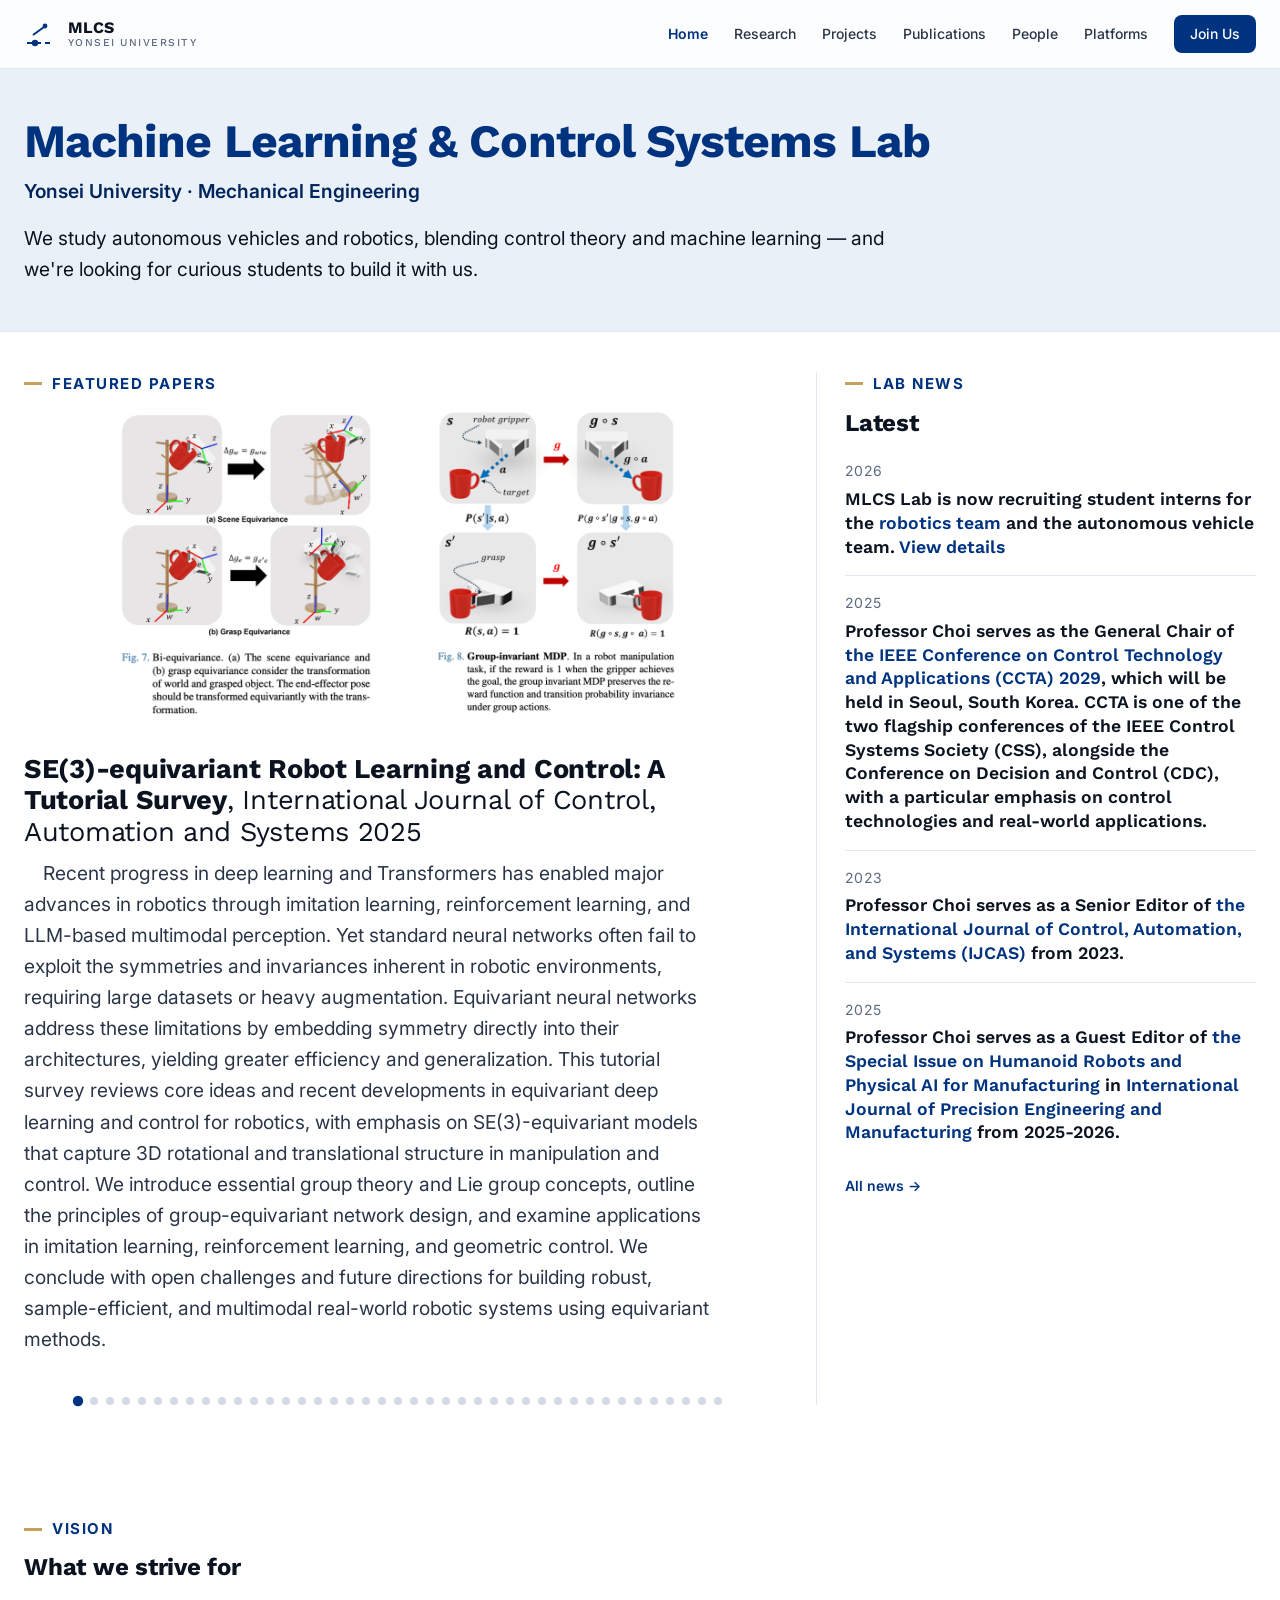
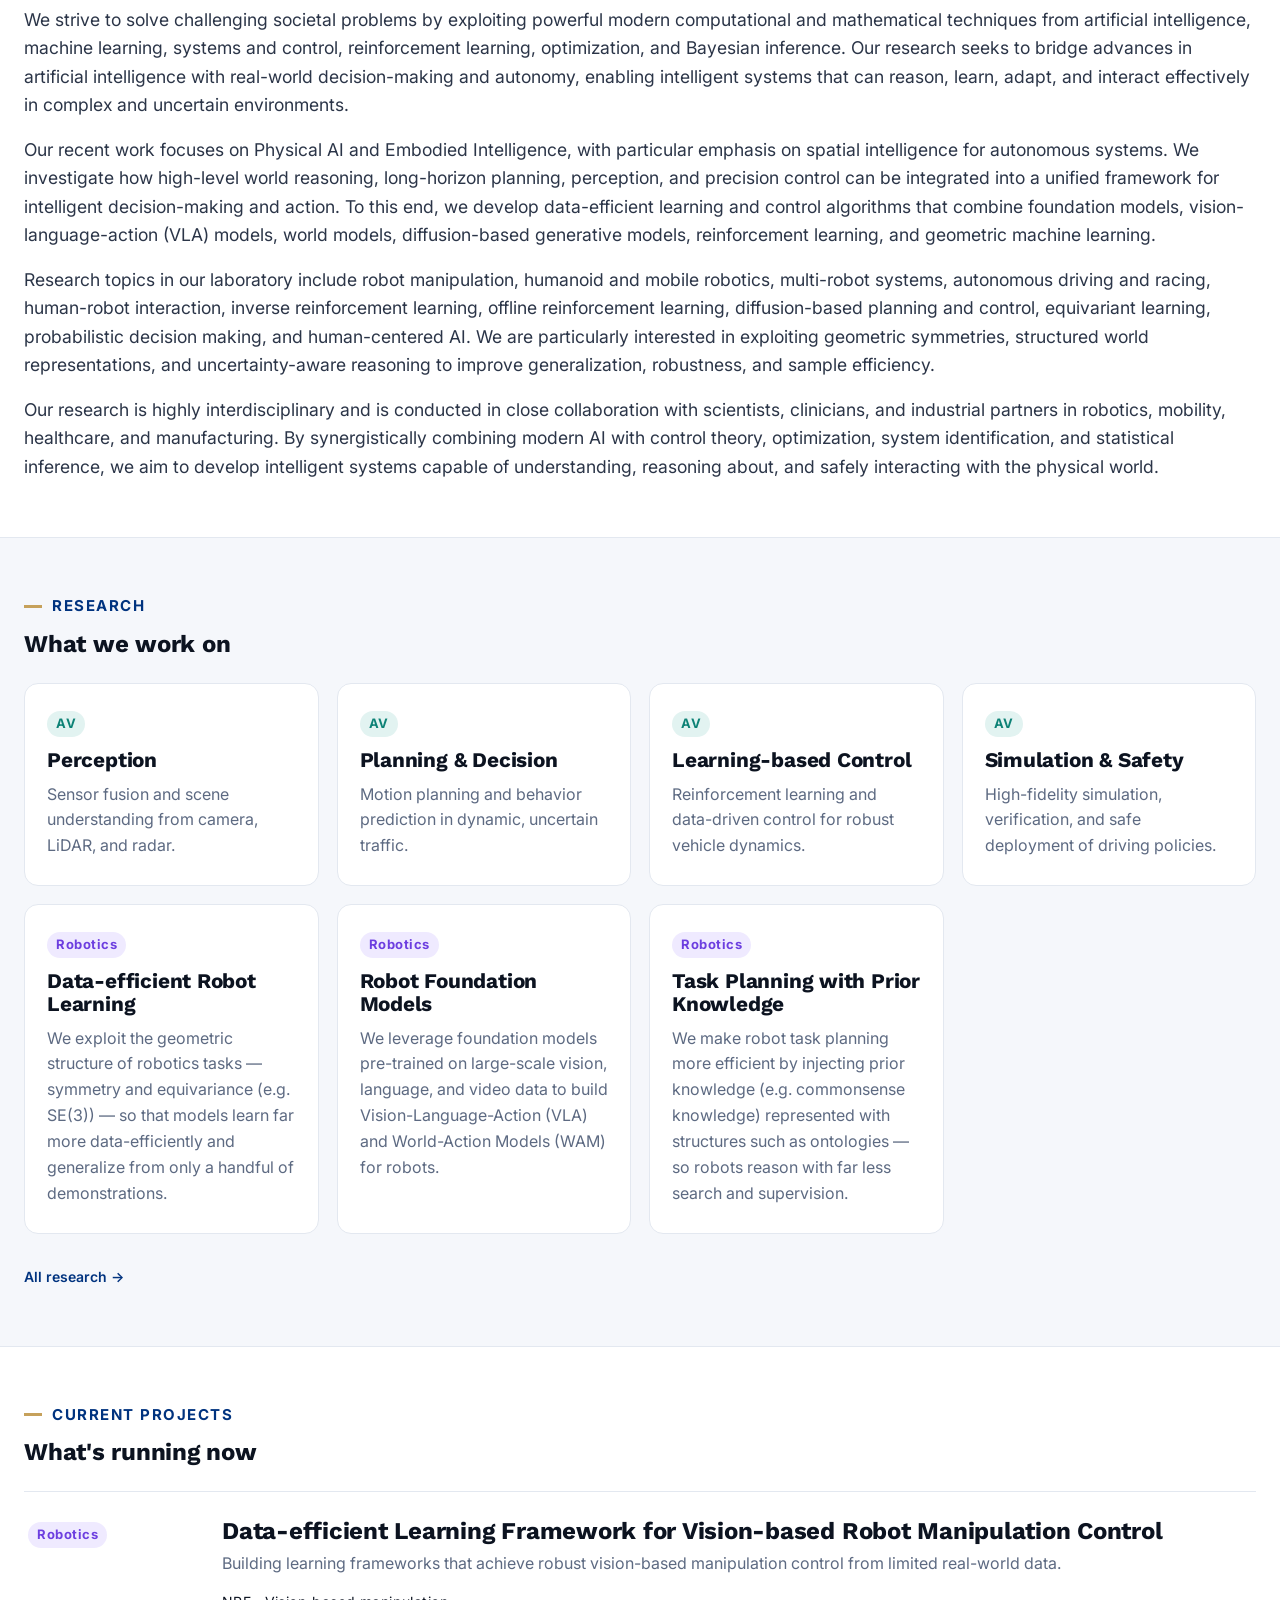
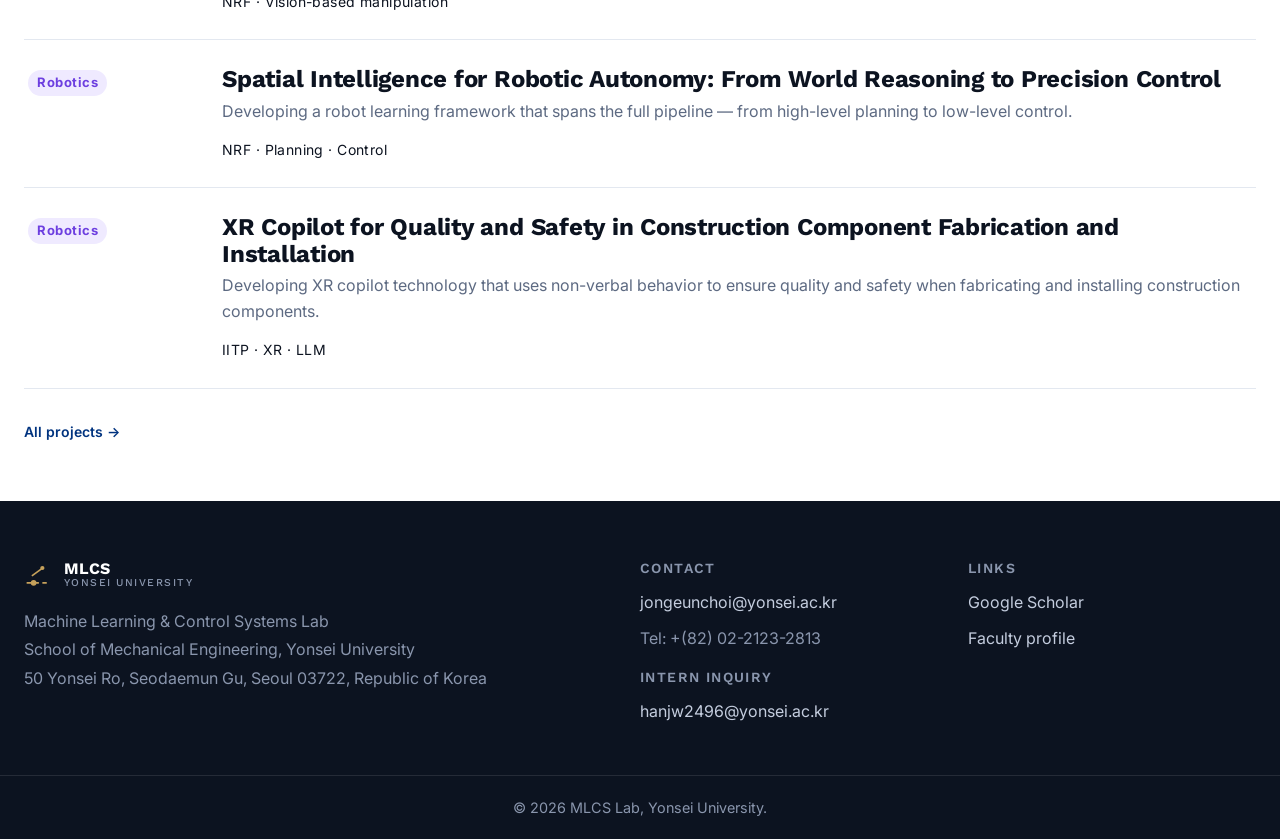
==== index.html @ 8be3a1a5 "initial site" ====
<!DOCTYPE html>
<html lang="en">
<head>
  <meta charset="UTF-8" />
  <meta name="viewport" content="width=device-width, initial-scale=1.0" />
  <title>MLCS — Machine Learning &amp; Control Systems Lab, Yonsei University</title>
  <meta name="description" content="Machine Learning & Control Systems (MLCS) Lab, Yonsei University — autonomous vehicle and robotics research. Internship opportunities for students." />
  <link rel="preconnect" href="https://fonts.googleapis.com" />
  <link rel="preconnect" href="https://fonts.gstatic.com" crossorigin />
  <link href="https://fonts.googleapis.com/css2?family=Inter:wght@400;500;600;700&family=Work+Sans:wght@500;600;700;800&display=swap" rel="stylesheet" />
  <link rel="stylesheet" href="/css/style.css" />
</head>
<body>

  <header class="nav" id="nav"></header>

  <!-- TOP BANNER: full-width lab identity band -->
  <section class="banner">
    <div class="banner__inner">
      <h1>Machine Learning &amp; Control Systems Lab</h1>
      <p class="banner__sub">Yonsei University · Mechanical Engineering</p>
      <p class="banner__desc">We study autonomous vehicles and robotics, blending control theory and machine learning — and we're looking for curious students to build it with us.</p>
    </div>
  </section>

  <main>

    <!-- LEAD: featured papers carousel + latest news -->
    <section class="band">
      <div class="band__inner">
        <div class="lead">
          <div class="carousel" id="featured">
            <p class="label">Featured papers</p>
            <div class="carousel__viewport">
              <!-- Filled by /js/main.js: papers flagged data-home in /publications/ -->
              <div class="carousel__track" id="featured-track"></div>
              <button class="carousel__arrow carousel__arrow--prev" aria-label="Previous">&lsaquo;</button>
              <button class="carousel__arrow carousel__arrow--next" aria-label="Next">&rsaquo;</button>
            </div>
            <div class="carousel__dots"></div>
          </div>

          <aside class="news">
            <p class="label">Lab News</p>
            <h2>Latest</h2>
            <!-- Filled by /js/main.js from the NEWS data in /js/news.js (latest 4) -->
            <div id="news-latest"></div>
            <a class="news__more" href="/news/">All news &rarr;</a>
          </aside>
        </div>
      </div>
    </section>

    <!-- VISION -->
    <section class="band">
      <div class="band__inner">
        <div class="band__head"><p class="label">Vision</p><h2 style="margin-top:12px">What we strive for</h2></div>
        <div class="vision">
          <p>We strive to solve challenging societal problems by exploiting powerful modern computational and mathematical techniques from artificial intelligence, machine learning, systems and control, reinforcement learning, optimization, and Bayesian inference. Our research seeks to bridge advances in artificial intelligence with real-world decision-making and autonomy, enabling intelligent systems that can reason, learn, adapt, and interact effectively in complex and uncertain environments.</p>
          <p>Our recent work focuses on Physical AI and Embodied Intelligence, with particular emphasis on spatial intelligence for autonomous systems. We investigate how high-level world reasoning, long-horizon planning, perception, and precision control can be integrated into a unified framework for intelligent decision-making and action. To this end, we develop data-efficient learning and control algorithms that combine foundation models, vision-language-action (VLA) models, world models, diffusion-based generative models, reinforcement learning, and geometric machine learning.</p>
          <p>Research topics in our laboratory include robot manipulation, humanoid and mobile robotics, multi-robot systems, autonomous driving and racing, human-robot interaction, inverse reinforcement learning, offline reinforcement learning, diffusion-based planning and control, equivariant learning, probabilistic decision making, and human-centered AI. We are particularly interested in exploiting geometric symmetries, structured world representations, and uncertainty-aware reasoning to improve generalization, robustness, and sample efficiency.</p>
          <p>Our research is highly interdisciplinary and is conducted in close collaboration with scientists, clinicians, and industrial partners in robotics, mobility, healthcare, and manufacturing. By synergistically combining modern AI with control theory, optimization, system identification, and statistical inference, we aim to develop intelligent systems capable of understanding, reasoning about, and safely interacting with the physical world.</p>
        </div>
      </div>
    </section>

    <!-- RESEARCH -->
    <section class="band band--alt">
      <div class="band__inner">
        <div class="band__head"><p class="label">Research</p><h2 style="margin-top:12px">What we work on</h2></div>
        <!-- Filled by /js/research.js -->
        <div class="cards" id="home-research"></div>
        <p class="pubs__more"><a href="/research/">All research &rarr;</a></p>
      </div>
    </section>

    <!-- PROJECTS -->
    <section class="band">
      <div class="band__inner">
        <div class="band__head"><p class="label">Current projects</p><h2 style="margin-top:12px">What's running now</h2></div>
        <!-- Filled by /js/projects.js (ongoing projects) -->
        <div class="projects" id="home-projects"></div>
        <p class="pubs__more"><a href="/projects/">All projects &rarr;</a></p>
      </div>
    </section>

  </main>

  <footer class="footer" id="contact"></footer>

  <script src="/js/news.js"></script>
  <script src="/js/featured.js"></script>
  <script src="/js/projects.js"></script>
  <script src="/js/research.js"></script>
  <script src="/js/main.js"></script>
</body>
</html>
---- css/style.css ----
/* ============================================================
   MLCS Autonomous Vehicle — light editorial theme
   Yonsei navy + gold · Work Sans (display) / Inter (body)
   ============================================================ */
:root {
  --paper: #ffffff;
  --paper-2: #f5f7fb;     /* cards / hover fills */
  --ink: #0c1320;         /* display + headings */
  --ink-soft: #2b3548;    /* body text */
  --muted: #5d6a82;       /* captions */
  --line: #e3e8f0;        /* hairlines */
  --line-2: #d3dae6;
  --signal: #00337f;      /* primary accent — Yonsei navy */
  --signal-deep: #00255c;
  --signal-wash: #eaf0f7;
  --link: #1f6cc7;        /* brighter blue (PANTONE 660C) for inline links/icons */

  /* ---- type scale: change a size here and it updates everywhere ---- */
  --fs-display: clamp(2.1rem, 4.6vw, 3.4rem); /* page hero (h1) */
  --fs-section: clamp(1.9rem, 4.2vw, 2.7rem);   /* home section titles */
  --fs-title:   clamp(1.5rem, 3.1vw, 2rem);     /* page section / group titles */
  --fs-xl:   1.7rem;    /* prominent card title (e.g. person name) */
  --fs-lg:   1.5rem;    /* card / row title */
  --fs-md:   1.3rem;   /* small heading */
  --fs-lead: 1.2rem;   /* lead / large body */
  --fs-base: 1.1rem;      /* body */
  --fs-sm:   1rem;   /* small body, meta */
  --fs-xs:   0.9rem;   /* fine print */
  --fs-label: 14px;     /* eyebrows, field labels */
  --fs-micro: 13px;     /* tags */
  --lane: #c6a15b;;        /* gold */

  --maxw: 1280px;
  --gut: 24px;
  --display: "Work Sans", system-ui, sans-serif;
  --body: "Inter", system-ui, sans-serif;
}

* { box-sizing: border-box; margin: 0; padding: 0; }
html { scroll-behavior: smooth; scroll-padding-top: 80px; }
body {
  font-family: var(--body);
  background: var(--paper);
  color: var(--ink-soft);
  line-height: 1.62;
  -webkit-font-smoothing: antialiased;
}
a { color: inherit; text-decoration: none; }
h1, h2, h3, h4 { font-family: var(--display); color: var(--ink); letter-spacing: -0.01em; line-height: 1.1; }
:focus-visible { outline: 2px solid var(--signal); outline-offset: 3px; border-radius: 2px; }

/* ---- shared: section eyebrow (uppercase label + gold tick) ---- */
.eyebrow {
  font-family: var(--body); font-size: 15px; font-weight: 700;
  letter-spacing: 0.1em; color: var(--signal); text-transform: uppercase;
  display: flex; align-items: center; gap: 10px;
}
.eyebrow::before { content: ""; width: 18px; height: 3px; background: var(--lane); }

/* ===== NAV ===== */
.nav {
  position: fixed; inset: 0 0 auto 0; z-index: 100;
  background: rgba(255, 255, 255, 0.82); backdrop-filter: blur(12px);
  border-bottom: 1px solid var(--line);
}
.nav__inner {
  max-width: var(--maxw); margin: 0 auto; padding: 0 var(--gut);
  height: 68px; display: flex; align-items: center; justify-content: space-between;
}
.brand { display: flex; align-items: center; gap: 12px; }
.brand__mark { display: grid; place-items: center; color: var(--signal); }
.brand__text { font-family: var(--display); font-weight: 700; font-size: 16px; color: var(--ink); line-height: 1.05; }
.brand__text em { display: block; font-style: normal; font-weight: 500; font-size: 10.5px; color: var(--muted); letter-spacing: 0.14em; text-transform: uppercase; }
.nav__links { display: flex; align-items: center; gap: 26px; }
.nav__links a { font-size: 14px; color: var(--ink-soft); font-weight: 500; }
.nav__links a:hover { color: var(--signal); }
.nav__links a.is-active { color: var(--signal); font-weight: 600; }
.nav__cta { color: #fff !important; background: var(--signal); padding: 8px 16px; border-radius: 8px; }
.nav__cta.is-active { background: var(--signal-deep); }
.nav__cta:hover { background: var(--signal-deep); }
.nav__toggle { display: none; background: none; border: 0; flex-direction: column; gap: 5px; cursor: pointer; padding: 6px; }
.nav__toggle span { width: 24px; height: 2px; background: var(--ink); transition: .25s; }

/* nav dropdown (e.g. People -> Faculty / Students / Alumni) */
.nav__item { position: relative; display: inline-flex; align-items: center; }
.nav__drop { position: absolute; top: 100%; left: -10px; min-width: 168px; background: #fff; border: 1px solid var(--line); border-radius: 10px; box-shadow: 0 12px 30px rgba(12,19,32,.10); padding: 7px; display: none; flex-direction: column; }
.nav__drop::before { content: ""; position: absolute; top: -10px; left: 0; right: 0; height: 10px; } /* keeps hover while crossing the gap */
.nav__item:hover .nav__drop, .nav__item:focus-within .nav__drop { display: flex; }
.nav__drop a { padding: 9px 12px; border-radius: 7px; font-size: 14px; color: var(--ink-soft); }
.nav__drop a:hover { background: var(--paper-2); color: var(--signal); }

/* group tags (AV / Robotics) — equal weight, soft tinted */
.tag { display: inline-flex; align-items: center; font-size: var(--fs-micro); font-weight: 700; letter-spacing: .04em; padding: 3px 9px; border-radius: 999px; line-height: 1.5; }
.tag--av { background: #e2f3f1; color: #0d8276; }   /* teal — Autonomous Vehicle */
.tag--rob { background: #efeaff; color: #6d3fe0; }  /* violet — Robotics */
.tag--mv { background: #edf0f4; color: #55617a; }   /* gray — Machine Vision */
.tag--all { background: #e6eaf1; color: #44506a; }  /* neutral — filter reset */

/* ===== Buttons ===== */
.btn { display: inline-flex; align-items: center; justify-content: center; font-family: var(--body); font-weight: 600; font-size: 15px; padding: 13px 26px; border-radius: 10px; transition: transform .14s, background .2s, box-shadow .2s; cursor: pointer; }
.btn--primary { background: var(--signal); color: #fff; box-shadow: 0 6px 20px rgba(0,51,127,.22); }
.btn--primary:hover { background: var(--signal-deep); transform: translateY(-2px); }
.btn--ghost { border: 1px solid var(--line-2); color: var(--ink); background: #fff; }
.btn--ghost:hover { border-color: var(--signal); color: var(--signal); }
.btn--block { width: 100%; }

/* ===== Sections (shared) ===== */
.section { max-width: var(--maxw); margin: 0 auto; padding: 104px var(--gut); }
.section__head { margin-bottom: 52px; }
.section__head h2 { font-size: var(--fs-section); font-weight: 700; margin-top: 12px; }
.section--tight { padding-top: 8px; }

/* ===== Inner page header ===== */
.page { padding-top: 68px; }
.page-head { max-width: var(--maxw); margin: 0 auto; padding: 64px var(--gut) 0; }
.page-head__row { display: flex; flex-wrap: wrap; justify-content: space-between; align-items: flex-end; gap: 10px 24px; margin-top: 16px; }
.page-head__row .page-head__lead { margin-top: 0; }
.page-head__tags { display: flex; gap: 8px; flex-shrink: 0; }
.page-head > .page-head__tags { margin-top: 16px; }
/* clickable page-head tags act as a show-only filter (matching tag + untagged) */
.page-head__tags[data-filter-target] .tag { cursor: pointer; user-select: none; transition: opacity .15s, box-shadow .15s; }
.page-head__tags.has-active .tag:not(.is-active) { opacity: .4; }
.page-head__tags .tag.is-active { box-shadow: 0 0 0 2px var(--paper), 0 0 0 4px currentColor; }
.is-filtered { display: none !important; }
.page-head h1 { font-size: var(--fs-display); font-weight: 700; margin-top: 14px; }
.page-head__lead { color: var(--muted); margin-top: 16px; max-width: 640px; font-size: var(--fs-lead); }
.page-head__lead em { font-style: italic; opacity: .75; }

.empty-note { color: var(--muted); font-size: var(--fs-lead); }
.empty-note em { font-style: italic; opacity: .7; }

/* ===== Vision (home mission statement) ===== */
.vision p { font-size: var(--fs-base); color: var(--ink-soft); margin-bottom: 16px; }
.vision p:last-child { margin-bottom: 0; }

/* ===== Cards (home research summary) ===== */
.cards { display: grid; grid-template-columns: repeat(4, 1fr); gap: 18px; }
.card { background: var(--paper); border: 1px solid var(--line); border-radius: 14px; padding: 26px 22px; transition: border-color .2s, transform .2s, box-shadow .2s; }
.card:hover { border-color: var(--signal); transform: translateY(-3px); box-shadow: 0 10px 30px rgba(12,19,32,.06); }
.card .tag { margin-bottom: 12px; }
.card h3 { font-size: var(--fs-md); font-weight: 700; margin-bottom: 10px; }
.card p { font-size: var(--fs-sm); color: var(--muted); }

/* ===== Projects ===== */
.projects { list-style: none; border-top: 1px solid var(--line); }
.project { display: grid; grid-template-columns: 170px 1fr; gap: 6px 24px; padding: 26px 4px; border-bottom: 1px solid var(--line); transition: background .2s; }
.project:hover { background: var(--paper-2); }
.project__status { grid-row: 1 / span 3; font-size: var(--fs-label); font-weight: 500; color: var(--muted); letter-spacing: .04em; padding-top: 4px; }
.project--open .project__status { color: var(--signal); font-weight: 600; }
.project h3 { grid-column: 2; font-size: var(--fs-lg); font-weight: 700; }
.project__desc { grid-column: 2; color: var(--muted); font-size: var(--fs-sm); }
.project__keys { grid-column: 2; font-size: var(--fs-label); letter-spacing: .03em; color: var(--ink); margin-top: 8px; }

/* ===== Publications ===== */
.pubs { list-style: none; }
.pub { display: flex; gap: 24px; padding: 20px 4px; border-bottom: 1px solid var(--line); }
.pub__year { font-weight: 600; color: var(--signal); min-width: 48px; padding-top: 2px; }
.pub__title { font-family: var(--display); font-weight: 600; font-size: var(--fs-lead); color: var(--ink); margin-bottom: 3px; }
.pub__meta { color: var(--muted); font-size: var(--fs-sm); }
.pub__meta em { font-style: italic; }
.pubs__more { margin-top: 30px; }
.pubs__more a { font-size: 14px; font-weight: 600; color: var(--signal); }
.pubs__more a:hover { border-bottom: 1px solid var(--signal); }

/* ===== People (stacked rows: photo left, info right) ===== */
.people { display: grid; gap: 18px; }
.people__group { font-family: var(--display); font-size: 1.4rem; font-weight: 700; color: var(--ink); margin: 36px 0 6px; }
.people__group:first-child { margin-top: 8px; }
.person__tags { display: flex; gap: 6px; margin-bottom: 12px; }
.person__links { display: inline-flex; gap: 12px; margin-left: 16px; vertical-align: middle; }
.person__links a { color: var(--link); display: inline-flex; }
.person__links a:hover { color: var(--signal); }
.person__links svg { width: 30px; height: 30px; fill: currentColor; display: block; }
.person { display: flex; gap: 30px; align-items: flex-start; border: 1px solid var(--line); border-radius: 14px; padding: 28px 32px; background: var(--paper); }
.person__photo { flex: 0 0 240px; width: 240px; min-width: 0; aspect-ratio: 4/5; border-radius: 0; background: var(--signal-wash); display: grid; place-items: center; font-family: var(--display); font-weight: 700; font-size: 1.8rem; color: var(--signal); }
.person__photo::after { content: attr(data-initials); }
img.person__photo { width: 100%; height: 100%; object-fit: cover; }
.person__body { flex: 1; min-width: 0; }
.person h3 { font-size: var(--fs-xl); font-weight: 700; margin-bottom: 6px; }
.person__title { font-weight: 700; color: var(--ink); margin-bottom: 12px; }
.person__field { display: flex; gap: 12px; align-items: baseline; margin-bottom: 4px; font-size: var(--fs-sm); }
.person__field-label { flex: 0 0 64px; font-size: var(--fs-micro); font-weight: 700; letter-spacing: .08em; text-transform: uppercase; color: var(--muted); }
.person__field-val { font-weight: 700; color: var(--ink); }
a.person__field-val:hover { color: var(--signal); }
.person__dept { margin-top: 12px; color: var(--muted); font-size: var(--fs-sm); }
.person__interest-label { margin-top: 20px; font-size: var(--fs-label); font-weight: 700; letter-spacing: .1em; text-transform: uppercase; color: var(--signal); }
.person__interest { margin-top: 6px; color: var(--ink-soft); font-size: var(--fs-sm); }

/* ===== Join ===== */
.join { display: grid; grid-template-columns: 1fr 1fr 1fr; gap: 18px; align-items: start; }
.join__col { border: 1px solid var(--line); border-radius: 14px; padding: 28px; background: var(--paper); }
.join__col h3 { color: var(--ink); font-size: var(--fs-md); font-weight: 700; margin-bottom: 18px; }
.join__col--cta { border-color: var(--signal); box-shadow: 0 12px 32px rgba(0,51,127,.12); }
.join__col--cta p { color: var(--muted); margin-bottom: 16px; font-size: var(--fs-sm); }
.join__fine { text-align: center; font-size: var(--fs-xs); color: var(--signal); margin-top: 14px; }
.ticks { list-style: none; display: grid; gap: 12px; }
.ticks li { position: relative; padding-left: 26px; color: var(--ink-soft); font-size: var(--fs-sm); }
.ticks li::before { content: "→"; position: absolute; left: 0; color: var(--signal); }

/* ===== Footer ===== */
.footer { background: var(--ink); color: #c4cdde; }
.footer__inner { max-width: var(--maxw); margin: 0 auto; padding: 60px var(--gut) 40px; display: grid; grid-template-columns: 2fr 1fr 1fr; gap: 40px; }
.footer .brand__mark { color: var(--lane); }
.footer .brand__text { color: #fff; }
.footer .brand__text em { color: #8a96ad; }
.brand--footer { margin-bottom: 18px; }
.footer__addr { color: #8a96ad; font-size: var(--fs-sm); line-height: 1.8; }
.footer__col h4 { font-size: var(--fs-label); font-weight: 600; letter-spacing: .1em; text-transform: uppercase; color: #8a96ad; margin-bottom: 14px; }
.footer__col a { display: block; color: #c4cdde; font-size: var(--fs-sm); margin-bottom: 10px; }
.footer__plain { display: block; color: #8a96ad; font-size: var(--fs-sm); margin-bottom: 10px; }
.footer__col a:hover { color: var(--lane); }
.footer__bar { border-top: 1px solid rgba(255,255,255,.1); padding: 20px var(--gut); text-align: center; color: #8a96ad; font-size: var(--fs-xs); }

/* ============================================================
   Home (news / editorial landing)
   ============================================================ */
.home { padding-top: 44px; max-width: var(--maxw); margin: 0 auto; padding-inline: var(--gut); }

/* full-bleed alternating bands (home) */
.band { padding: 56px 0; }
.band:first-of-type { padding-top: 40px; }
.band--alt { background: var(--paper-2); border-block: 1px solid var(--line); }
.band__inner { max-width: var(--maxw); margin: 0 auto; padding-inline: var(--gut); }
.band__head { margin-bottom: 26px; }

/* top banner: full-width light band, blue lab name + dark description inside */
.banner { background: var(--signal-wash); border-bottom: 1px solid var(--line); padding: 116px var(--gut) 46px; }
.banner__inner { max-width: var(--maxw); margin: 0 auto; }
.banner h1 { color: var(--signal); font-size: clamp(1.9rem, 4.2vw, 2.9rem); font-weight: 700; letter-spacing: -.02em; line-height: 1.08; }
.banner__sub { color: var(--signal-deep); margin-top: 10px; font-size: var(--fs-lead); font-weight: 600; }
.banner__desc { color: var(--ink); font-size: var(--fs-lead); line-height: 1.6; max-width: 72ch; margin-top: 16px; }
.label { font-family: var(--body); font-weight: 700; font-size: 15px; letter-spacing: .1em; text-transform: uppercase; color: var(--signal); display: flex; align-items: center; gap: 10px; }
.label::before { content: ""; width: 18px; height: 3px; background: var(--lane); }
.rule { border: 0; border-top: 1px solid var(--line); margin: 56px 0; }

/* lead */
.lead { display: grid; grid-template-columns: 1.7fr 1fr; gap: 44px; }

/* featured carousel */
.carousel { position: relative; min-width: 0; }
.carousel__viewport { position: relative; overflow: hidden; }
.carousel__track { display: flex; transition: transform .45s cubic-bezier(.4,0,.2,1); }
.carousel .btn--primary { box-shadow: none; }  /* avoid neighbor slide's shadow bleeding past the clip edge */
.slide { flex: 0 0 100%; min-width: 0; padding-bottom: 4px; }
.slide__media { height: 340px; border-radius: 14px; background: var(--paper-2); border: 1px solid var(--line); display: grid; place-items: center; color: var(--muted); font-size: var(--fs-xs); margin-bottom: 18px; }
.slide__media::after { content: attr(data-label); }
img.slide__media, video.slide__media { width: 100%; height: 340px; object-fit: contain; background: none; border: none; border-radius: 0; }
.slide h2 { font-size: clamp(1.3rem, 2.2vw, 1.7rem); font-weight: 400; letter-spacing: -.01em; line-height: 1.15; margin: 10px 0 10px; }
.slide h2 strong { font-weight: 700; }
.slide__venue { font-weight: 400; }
.slide h2 a { color: inherit; text-decoration: none; }
.slide h2 a:hover { color: var(--signal); text-decoration: underline; }
.slide p { font-size: var(--fs-lead); color: var(--ink-soft); max-width: 58ch; margin-bottom: 20px; text-indent: 1.0em; }
.slide p em { font-style: italic; opacity: .7; }
.carousel__arrow {
  position: absolute; top: 30%; transform: translateY(-50%);
  width: 44px; height: 44px; border-radius: 50%;
  border: 1px solid var(--line-2); background: rgba(255,255,255,.9); backdrop-filter: blur(4px);
  color: var(--ink); font-size: 24px; line-height: 1; cursor: pointer;
  display: grid; place-items: center; opacity: 0; transition: opacity .2s, border-color .2s, color .2s;
}
.carousel:hover .carousel__arrow { opacity: 1; }
.carousel__arrow:hover { border-color: var(--signal); color: var(--signal); background: #fff; }
.carousel__arrow--prev { left: 14px; }
.carousel__arrow--next { right: 14px; }
#featured .carousel__arrow { top: 170px; }  /* vertical center of the 340px image */
.carousel__dots { display: flex; gap: 8px; justify-content: center; margin-top: 18px; }
.carousel__dot { width: 8px; height: 8px; padding: 0; border: 0; border-radius: 50%; background: var(--line-2); cursor: pointer; transition: background .2s, transform .2s; }
.carousel__dot.is-active { background: var(--signal); transform: scale(1.3); }
@media (max-width: 860px) { .carousel__arrow { opacity: 1; } }
.news { border-left: 1px solid var(--line); padding-left: 28px; }
.news h2 { margin: 14px 0 8px; }
.news-item { display: block; padding: 16px 0; border-top: 1px solid var(--line); }
.news-item:first-of-type { border-top: 0; }
.news-item time { display: block; font-size: var(--fs-label); color: var(--muted); margin-bottom: 5px; letter-spacing: .02em; }
.news-item p { font-family: var(--display); font-weight: 600; font-size: var(--fs-base); color: var(--ink); line-height: 1.35; }
.news-item p a { color: var(--signal); }
.news-item p a:hover { text-decoration: underline; }
.news-item em { font-style: italic; font-weight: 400; opacity: .55; }
a.news-item:hover p { color: var(--signal); }
.news-item--static { cursor: default; }
.news__more { display: inline-block; margin-top: 14px; font-size: 14px; font-weight: 600; color: var(--signal); }

/* publications + facts row */
.tworow { display: grid; grid-template-columns: 1.4fr 1fr; gap: 44px; align-items: start; }
.facts { border: 1px solid var(--line); border-radius: 14px; overflow: hidden; }
.facts div { display: flex; justify-content: space-between; gap: 16px; padding: 15px 20px; border-top: 1px solid var(--line); }
.facts div:first-child { border-top: 0; }
.facts dt { color: var(--muted); font-size: var(--fs-sm); }
.facts dd { font-family: var(--display); font-weight: 600; color: var(--ink); font-size: var(--fs-sm); text-align: right; }
.facts .live { color: var(--signal); }

/* gap before the dark footer on the home page */
.home ~ .footer { margin-top: 80px; }

/* ===== Responsive ===== */
@media (max-width: 900px) {
  .nav__links { position: fixed; inset: 68px 0 auto 0; flex-direction: column; align-items: stretch; gap: 0; background: var(--paper); border-bottom: 1px solid var(--line); padding: 10px var(--gut); transform: translateY(-160%); transition: transform .3s; }
  .nav__links.open { transform: translateY(0); }
  .nav__links a { padding: 14px 0; border-bottom: 1px solid var(--line); }
  .nav__cta { text-align: center; margin: 12px 0; }
  .nav__toggle { display: flex; }
  .nav__item { display: block; }
  .nav__drop { position: static; display: flex; border: 0; box-shadow: none; padding: 0 0 0 16px; min-width: 0; }
  .nav__drop::before { display: none; }
  .join, .lead, .tworow { grid-template-columns: 1fr; }
  .cards { grid-template-columns: 1fr 1fr; }
  .news { border-left: 0; padding-left: 0; border-top: 1px solid var(--line); padding-top: 24px; }
  .footer__inner { grid-template-columns: 1fr; }
}
@media (max-width: 560px) {
  .cards { grid-template-columns: 1fr; }
  .section { padding: 76px var(--gut); }
  .project { grid-template-columns: 1fr; gap: 6px; }
  .project__status, .project h3, .project__desc, .project__keys { grid-column: 1; }
  .person { flex-direction: column; }
  .person__photo { width: 100%; aspect-ratio: 16/9; }
}

/* ===== Reduced motion ===== */
@media (prefers-reduced-motion: reduce) {
  html { scroll-behavior: auto; }
}

/* ============================================================
   AV / Robotics page components (research, projects, publications, faculty)
   ============================================================ */

/* collapsible group section (big heading + chevron) */
.group { border-top: 1px solid var(--line); }
.group__head { cursor: pointer; list-style: none; display: flex; align-items: center; gap: 14px; padding: 24px 0 18px; }
.group__head::-webkit-details-marker { display: none; }
.group__title { font-family: var(--display); font-size: var(--fs-title); font-weight: 700; color: var(--ink); }
.group__head::after { content: "\25BE"; margin-left: auto; color: var(--muted); font-size: 1.45rem; line-height: 1; transition: transform .2s; }
.group__head:hover::after { color: var(--signal); }
.group[open] .group__head::after { transform: rotate(180deg); }

/* research: stacked rows */
.rlist { display: grid; gap: 14px; padding-bottom: 30px; }
.ritem { border: 1px solid var(--line); border-radius: 14px; padding: 22px 24px; }
.ritem h3 { font-size: var(--fs-md); font-weight: 700; margin-bottom: 8px; }
.ritem p { color: var(--muted); font-size: var(--fs-sm); }

/* projects: image-left rows + ongoing/completed groups */
.group-h { font-family: var(--display); font-size: var(--fs-title); font-weight: 700; color: var(--ink); padding: 24px 0 18px; border-top: 1px solid var(--line); }
.prows { display: grid; gap: 18px; padding-bottom: 30px; }
.prow { display: grid; grid-template-columns: 240px 1fr; gap: 24px; border: 1px solid var(--line); border-radius: 14px; padding: 18px; }
.prow__media { aspect-ratio: 4/3; border-radius: 10px; background: linear-gradient(135deg,#dfe5ee,#eef2f7); border: 1px solid var(--line); display: grid; place-items: center; color: var(--muted); font-size: var(--fs-label); }
.prow__media::after { content: attr(data-label); }
img.prow__media { width: 100%; object-fit: cover; }
.prow__tags { display: flex; gap: 6px; margin-bottom: 10px; }
.prow h3 { font-size: var(--fs-lg); font-weight: 700; margin-bottom: 6px; }
.prow__body > p { color: var(--muted); font-size: var(--fs-sm); }
.prow__keys { font-size: var(--fs-label); letter-spacing: .03em; color: var(--ink); margin-top: 12px; }

/* publications: reference line that expands to thumbnail + links */
.publist { display: grid; }
.pub2 { border-bottom: 1px solid var(--line); }
.pub2__ref { cursor: pointer; list-style: none; padding: 16px 28px 16px 4px; font-size: var(--fs-base); line-height: 1.5; color: var(--ink); position: relative; }
.pub2__ref::-webkit-details-marker { display: none; }
.pub2__ref .tag { margin-left: 6px; }
.pub2:not(.pub2--static) .pub2__ref::after { content: "\25BE"; position: absolute; right: 4px; top: 14px; font-size: 1.45rem; line-height: 1; color: var(--muted); transition: transform .2s; }
.pub2:not(.pub2--static) .pub2__ref:hover::after { color: var(--signal); }
.pub2[open] .pub2__ref::after { transform: rotate(180deg); }
.pub2[open] .pub2__ref { color: var(--signal); }
.pub2__ref em { font-style: italic; color: var(--muted); }
.pub2--static .pub2__ref { cursor: default; }
.pub2--book { display: flex; gap: 22px; align-items: flex-start; }
.pub2--book .pub2__ref { padding-top: 18px; }
.book__cover { flex: 0 0 200px; width: 200px; aspect-ratio: 3/4; object-fit: cover; border: 1px solid var(--line); border-radius: 4px; margin: 16px 0; background: linear-gradient(135deg,#dfe5ee,#eef2f7); display: grid; place-items: center; color: var(--muted); font-size: var(--fs-micro); }
.book__cover::after { content: attr(data-label); }
img.book__cover { aspect-ratio: auto; height: auto; background: none; }
.pub2__link { color: var(--signal); font-weight: 600; white-space: nowrap; }
.pub2__link:hover { text-decoration: underline; }
/* when expanded: image pinned left; reference (top) and links (below it) flow on the right */
.pub2[open] { position: relative; padding-left: 264px; min-height: 174px; }
.pub2[open] .pub2__media { position: absolute; left: 0; top: 16px; width: 240px; margin: 0; }
.pub2[open] .pub2__links { padding: 0 0 18px; }
.pub2__media { width: 240px; aspect-ratio: 16/10; border-radius: 0; background: linear-gradient(135deg,#dfe5ee,#eef2f7); border: 1px solid var(--line); display: grid; place-items: center; color: var(--muted); font-size: var(--fs-label); }
.pub2__media::after { content: attr(data-label); }
img.pub2__media, video.pub2__media { object-fit: contain; background: transparent; border: none; }
.pub2__desc { margin-top: 8px; color: var(--ink-soft); font-size: var(--fs-sm); line-height: 1.55; }
.pub2__links { display: flex; flex-wrap: wrap; align-items: center; }
.pub2__links a { font-size: 14px; font-weight: 600; color: var(--signal); }
.pub2__links a:not(:last-child)::after { content: "\00B7"; color: var(--muted); font-weight: 400; margin: 0 10px; }
.pub2__links a:hover { text-decoration: underline; }

/* platforms (hardware cards: image + name + desc) */
.platforms { display: grid; grid-template-columns: repeat(3, 1fr); gap: 20px; }
.platform { border: 1px solid var(--line); border-radius: 14px; overflow: hidden; background: var(--paper); transition: border-color .2s, box-shadow .2s, transform .2s; }
.platform:hover { border-color: var(--signal); box-shadow: 0 10px 30px rgba(12,19,32,.06); transform: translateY(-3px); }
.platform__img { width: 100%; aspect-ratio: 4/3; object-fit: cover; display: block; background: var(--paper-2); border-bottom: 1px solid var(--line); }
.platform__body { padding: 20px 22px; }
.platform h3 { font-size: var(--fs-md); font-weight: 700; margin-bottom: 6px; }
.platform p { color: var(--muted); font-size: var(--fs-sm); }
@media (max-width: 820px) { .platforms { grid-template-columns: 1fr 1fr; } }
@media (max-width: 520px) { .platforms { grid-template-columns: 1fr; } }

/* faculty profile */
.faculty { display: grid; grid-template-columns: 1.15fr 1fr; gap: 40px; align-items: start; }
.faculty__photo { width: 100%; aspect-ratio: 4/3; object-fit: cover; border-radius: 14px; background: var(--signal-wash); border: 1px solid var(--line); display: grid; place-items: center; font-family: var(--display); font-weight: 700; font-size: 2.4rem; color: var(--signal); }
.faculty__photo::after { content: attr(data-initials); }
.faculty__head h2 { font-size: clamp(1.7rem, 3.2vw, 2.3rem); font-weight: 700; }
.faculty__role { display: flex; align-items: center; gap: 8px; margin-top: 10px; color: var(--ink); font-weight: 600; }
.faculty__aff { color: var(--ink-soft); margin-top: 10px; line-height: 1.7; }
.faculty__aff a { color: inherit; text-decoration: none; }
.faculty__aff a:hover { color: var(--signal); text-decoration: underline; }
.faculty__addr { color: var(--muted); margin-top: 14px; font-size: var(--fs-sm); line-height: 1.6; }
.faculty__addr-label { display: block; font-size: var(--fs-micro); font-weight: 700; letter-spacing: .08em; text-transform: uppercase; color: var(--muted); margin-bottom: 4px; }
.lab-photo { width: 100%; aspect-ratio: 16/9; border-radius: 14px; border: 1px solid var(--line); background: linear-gradient(135deg,#dfe5ee,#eef2f7); display: grid; place-items: center; color: var(--muted); font-size: var(--fs-xs); }
.lab-photo::after { content: attr(data-label); }
img.lab-photo { object-fit: cover; }
.lab-carousel { max-width: 760px; }
.lab-slide { flex: 0 0 100%; min-width: 0; }
.lab-slide img { width: 100%; aspect-ratio: 16/9; object-fit: cover; border-radius: 14px; border: 1px solid var(--line); display: block; }
.lab-carousel .carousel__arrow { top: 50%; }
.carousel__cap { margin-top: 12px; text-align: center; font-size: var(--fs-sm); color: var(--muted); }
.faculty__mail { display: inline-block; margin-top: 8px; color: var(--signal); font-weight: 600; }
.faculty__section { margin-top: 44px; }
.faculty__section h3 { font-size: 1.2rem; font-weight: 700; margin-bottom: 14px; padding-bottom: 8px; border-bottom: 2px solid var(--line); }
.faculty__section p { color: var(--ink-soft); margin-bottom: 14px; }
.faculty__section ul { list-style: none; display: grid; gap: 10px; }
.faculty__section li { position: relative; padding-left: 18px; color: var(--ink-soft); }
.faculty__section li::before { content: ""; position: absolute; left: 0; top: 9px; width: 6px; height: 6px; border-radius: 50%; background: var(--lane); }
.faculty__section h4 { font-size: var(--fs-sm); font-weight: 700; color: var(--muted); margin: 22px 0 12px; }
.faculty__section li .course-code { font-weight: 700; color: var(--ink); }
.faculty__section li .course-when { color: var(--muted); font-size: var(--fs-sm); }

@media (max-width: 760px) {
  .prow { grid-template-columns: 1fr; }
  .pub2[open] { padding-left: 0; }
  .pub2[open] .pub2__media { position: static; width: 100%; max-width: 320px; margin-top: 12px; }
  .faculty { grid-template-columns: 1fr; }
  .faculty__photo { max-width: 320px; }
}
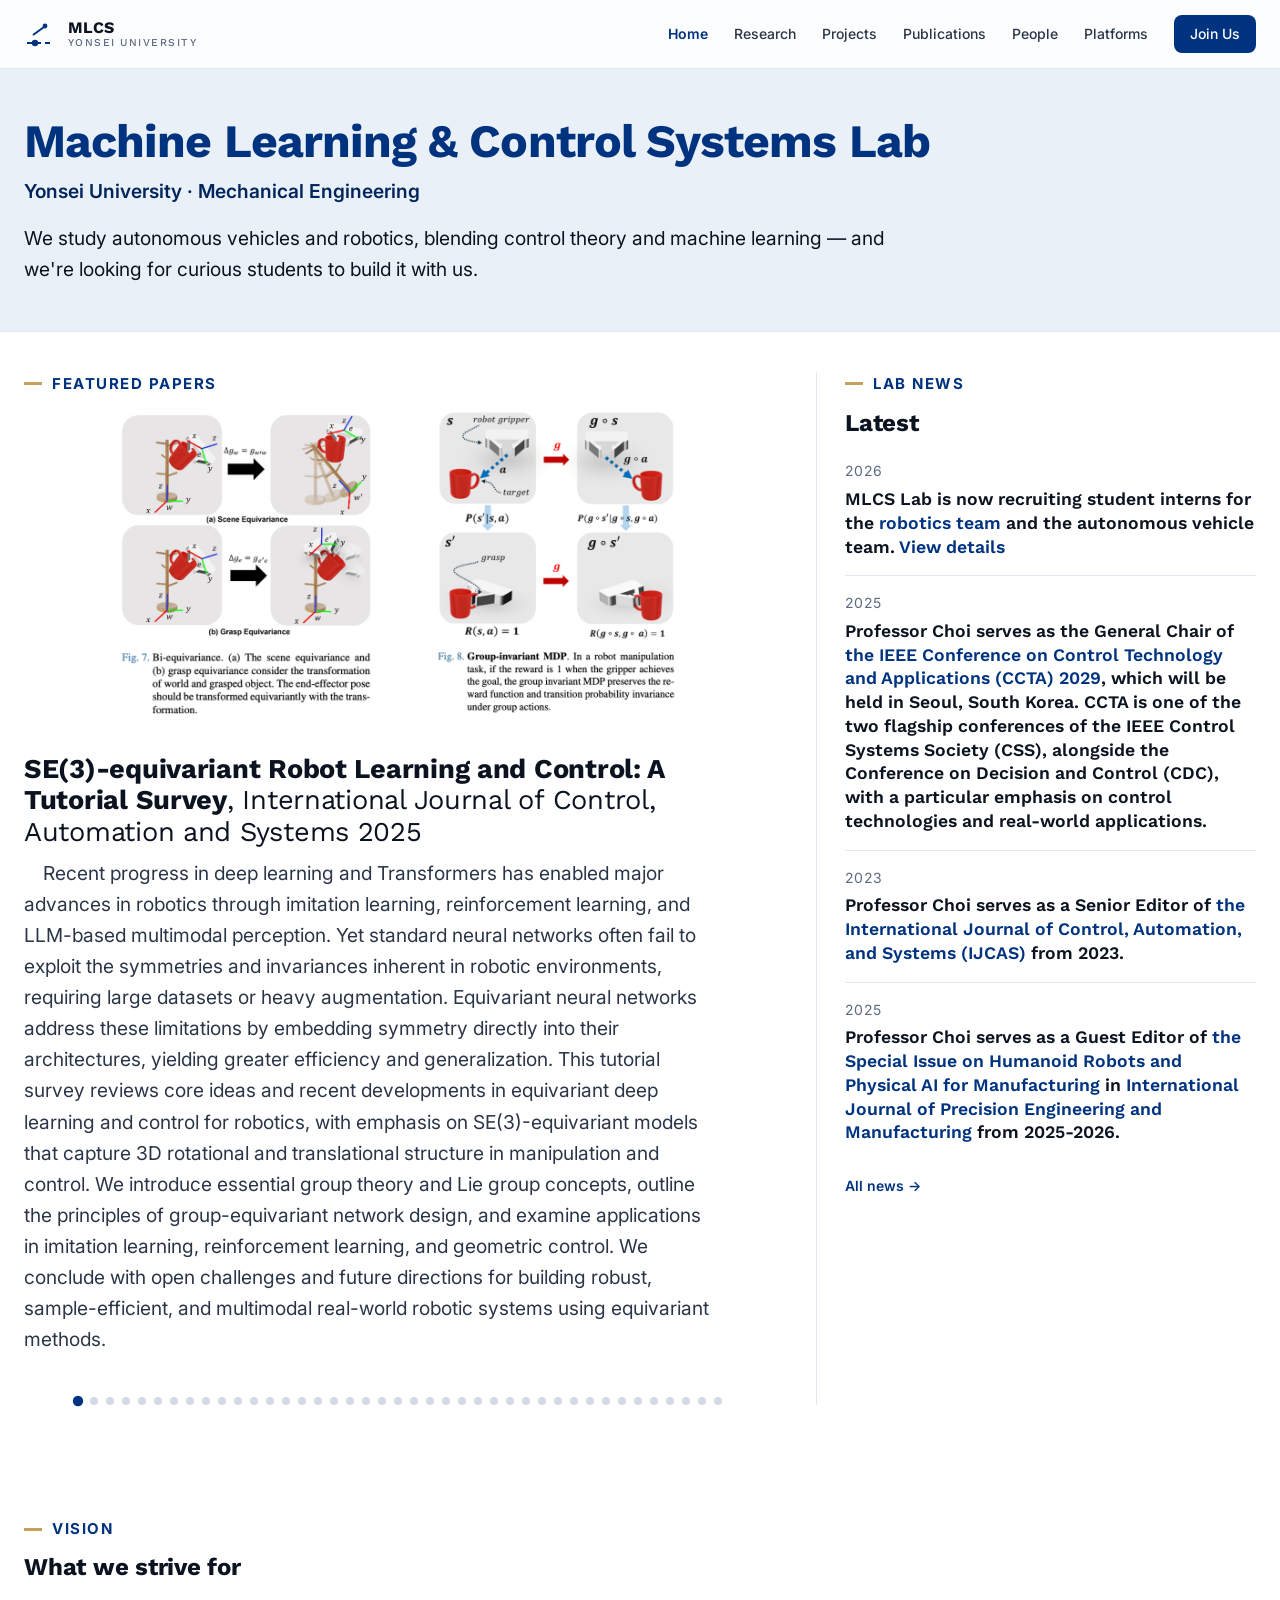
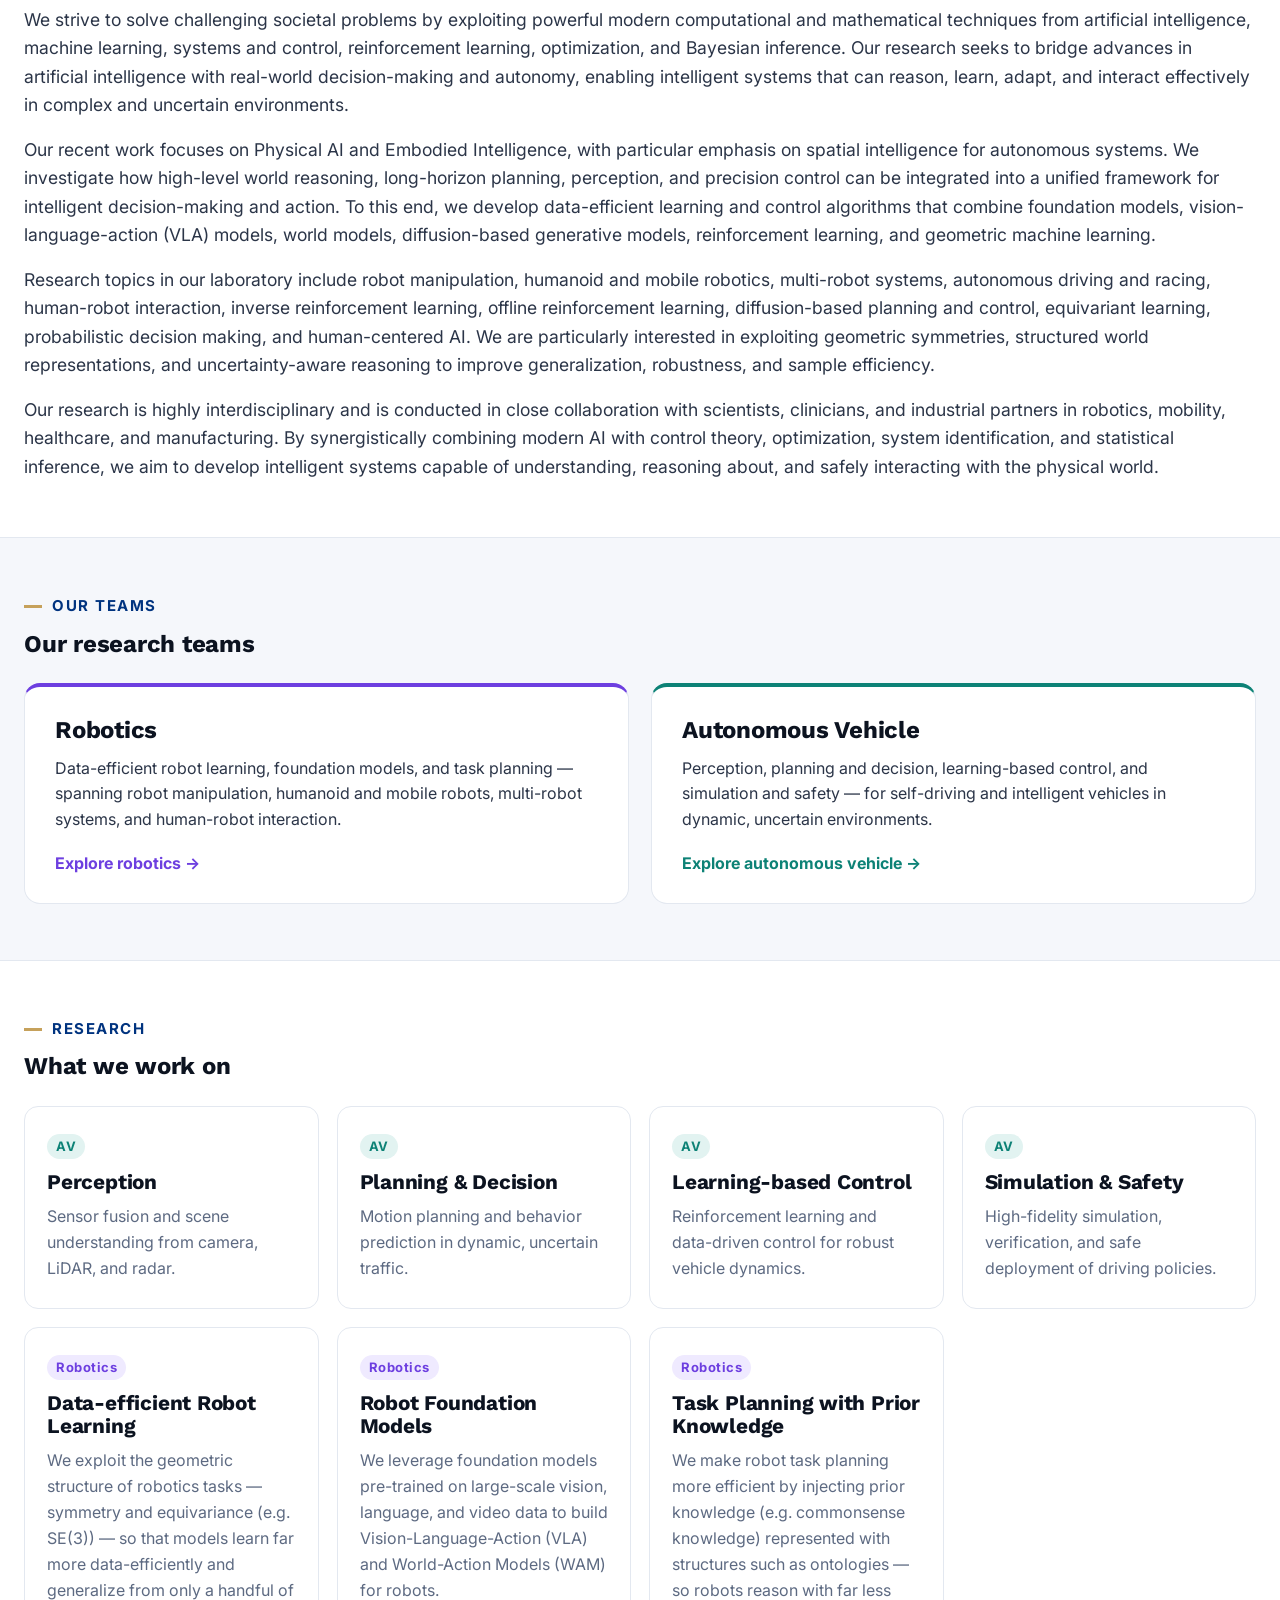
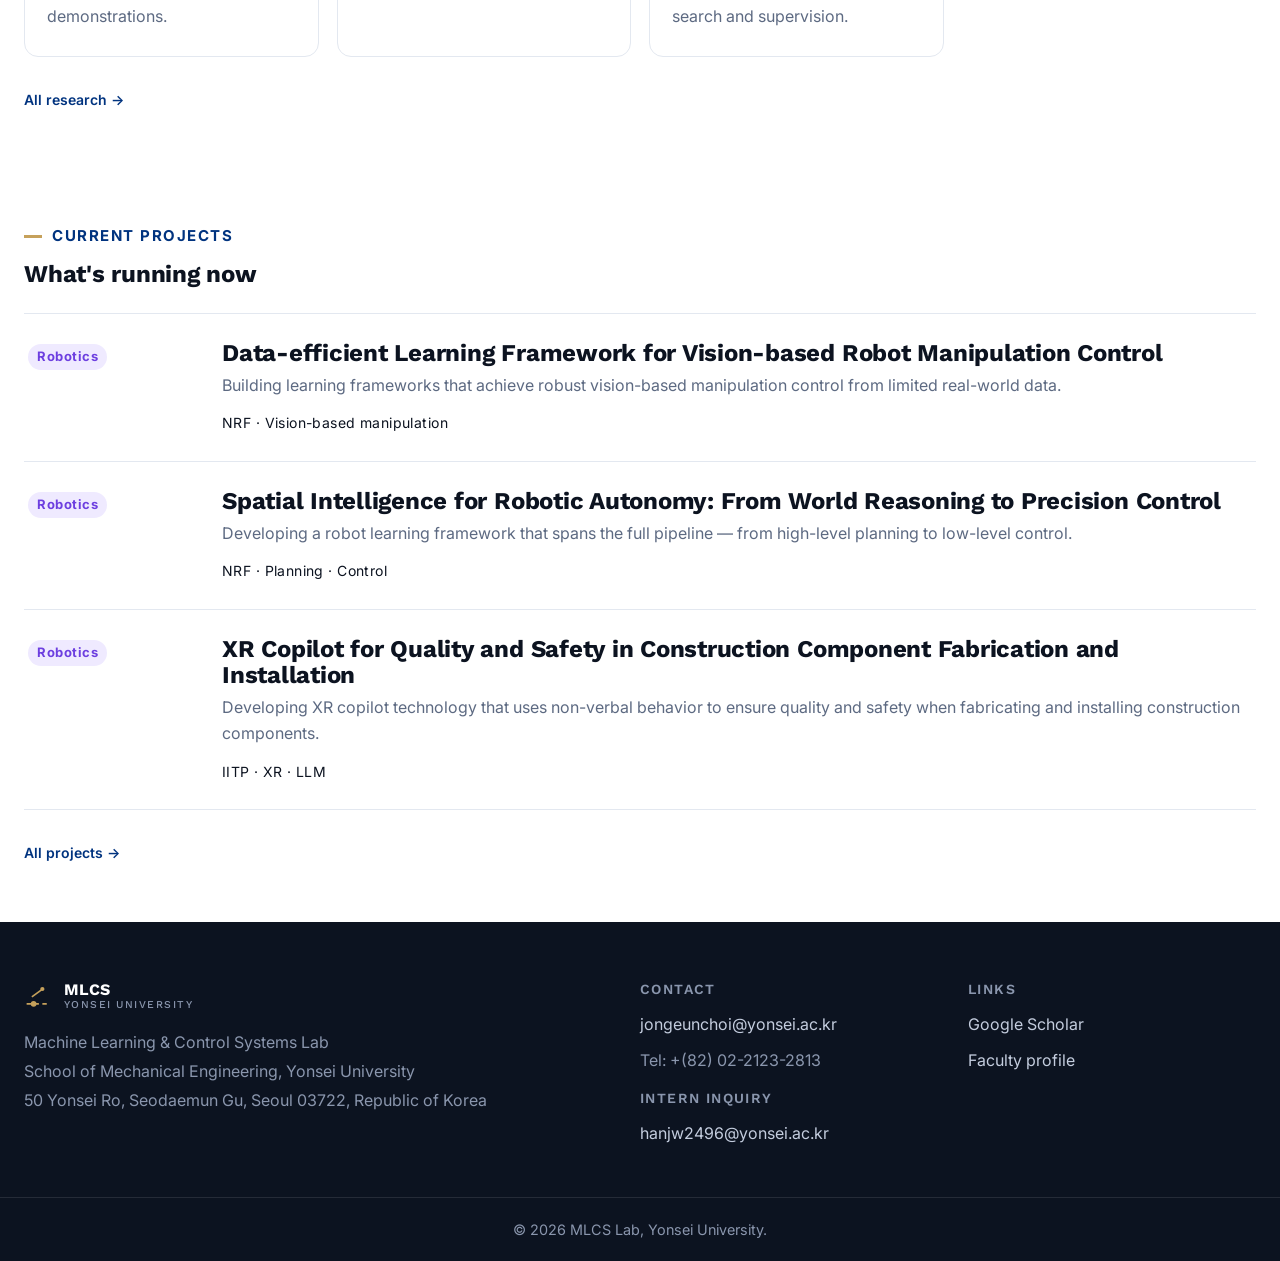
==== commit 8584140e: "add team in main page" ====
--- a/index.html
+++ b/index.html
@@ -64,8 +64,27 @@
       </div>
     </section>
 
+    <!-- OUR TEAMS -->
+    <section class="band band--alt">
+      <div class="band__inner">
+        <div class="band__head"><p class="label">Our Teams</p><h2 style="margin-top:12px">Our research teams</h2></div>
+        <div class="teams">
+          <a class="team team--rob" href="/research/?team=rob">
+            <h3>Robotics</h3>
+            <p>Data-efficient robot learning, foundation models, and task planning — spanning robot manipulation, humanoid and mobile robots, multi-robot systems, and human-robot interaction.</p>
+            <span class="team__more">Explore robotics &rarr;</span>
+          </a>
+          <a class="team team--av" href="/research/?team=av">
+            <h3>Autonomous Vehicle</h3>
+            <p>Perception, planning and decision, learning-based control, and simulation and safety — for self-driving and intelligent vehicles in dynamic, uncertain environments.</p>
+            <span class="team__more">Explore autonomous vehicle &rarr;</span>
+          </a>
+        </div>
+      </div>
+    </section>
+
     <!-- RESEARCH -->
-    <section class="band band--alt">
+    <section class="band">
       <div class="band__inner">
         <div class="band__head"><p class="label">Research</p><h2 style="margin-top:12px">What we work on</h2></div>
         <!-- Filled by /js/research.js -->
--- a/css/style.css
+++ b/css/style.css
@@ -132,6 +132,19 @@
 /* ===== Vision (home mission statement) ===== */
 .vision p { font-size: var(--fs-base); color: var(--ink-soft); margin-bottom: 16px; }
 .vision p:last-child { margin-bottom: 0; }
+
+/* ===== Our Teams (home: Robotics / Autonomous Vehicle entry cards) ===== */
+.teams { display: grid; grid-template-columns: 1fr 1fr; gap: 22px; }
+.team { display: block; padding: 30px 30px 26px; background: var(--paper); border: 1px solid var(--line); border-top: 4px solid var(--line); border-radius: 16px; transition: transform .2s, box-shadow .2s, border-color .2s; }
+.team:hover { transform: translateY(-4px); box-shadow: 0 14px 36px rgba(12,19,32,.08); }
+.team h3 { font-size: var(--fs-lg); font-weight: 700; margin-bottom: 12px; }
+.team p { color: var(--ink-soft); font-size: var(--fs-sm); margin-bottom: 18px; }
+.team__more { font-weight: 700; font-size: var(--fs-sm); }
+.team--rob { border-top-color: #6d3fe0; }
+.team--rob .team__more { color: #6d3fe0; }
+.team--av { border-top-color: #0d8276; }
+.team--av .team__more { color: #0d8276; }
+@media (max-width: 760px) { .teams { grid-template-columns: 1fr; } }
 
 /* ===== Cards (home research summary) ===== */
 .cards { display: grid; grid-template-columns: repeat(4, 1fr); gap: 18px; }
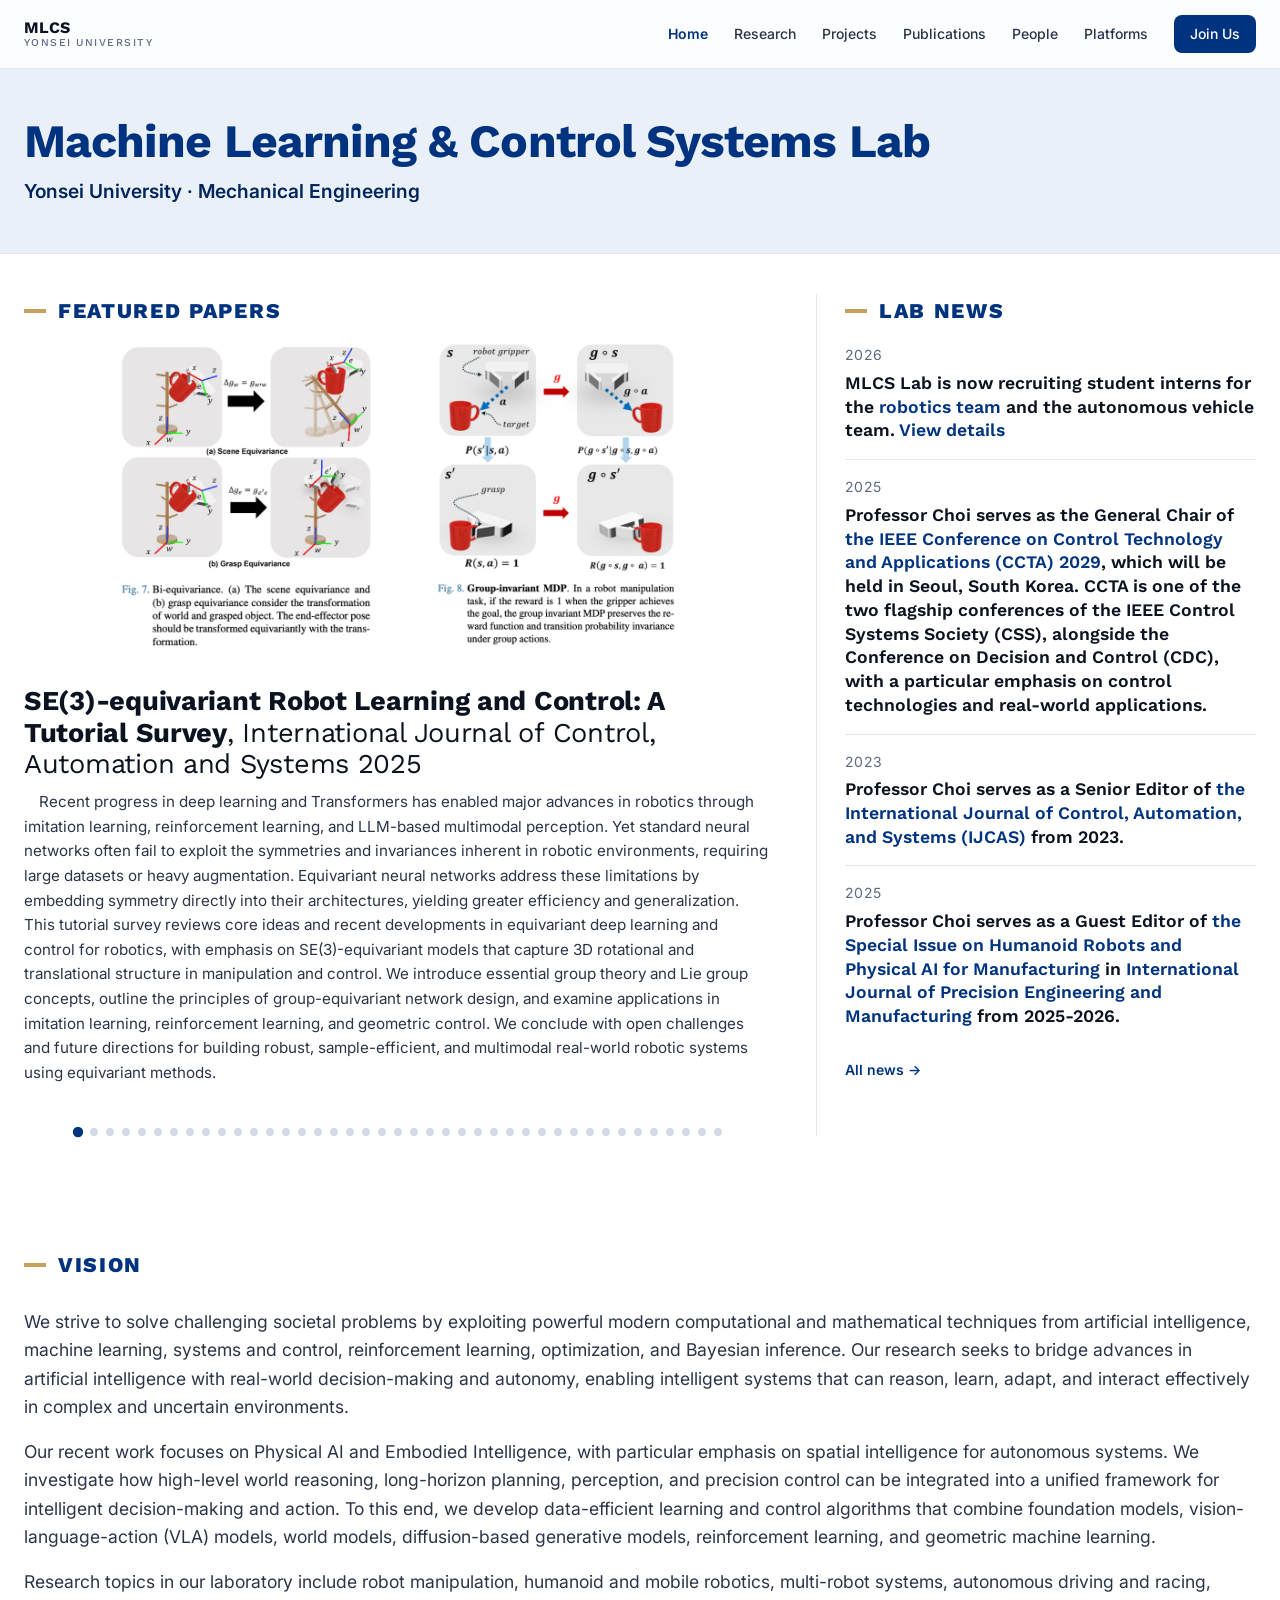
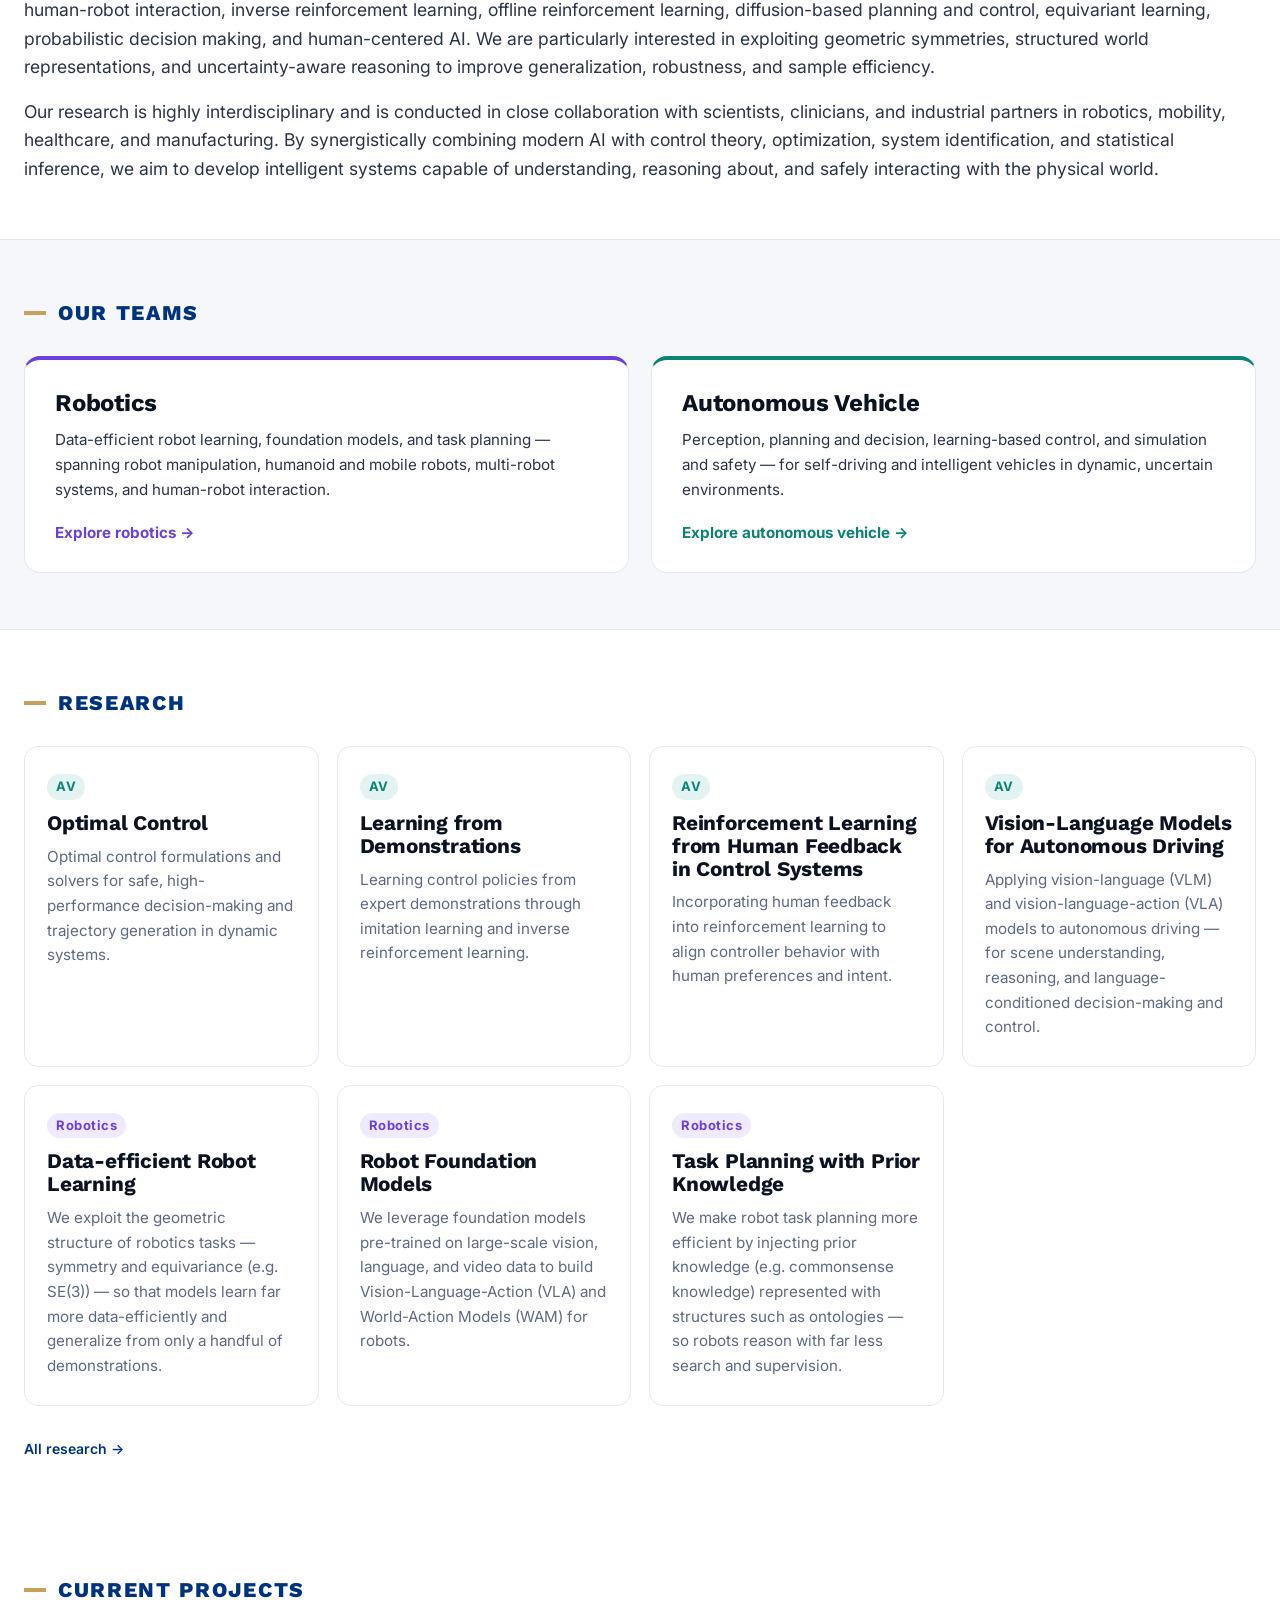
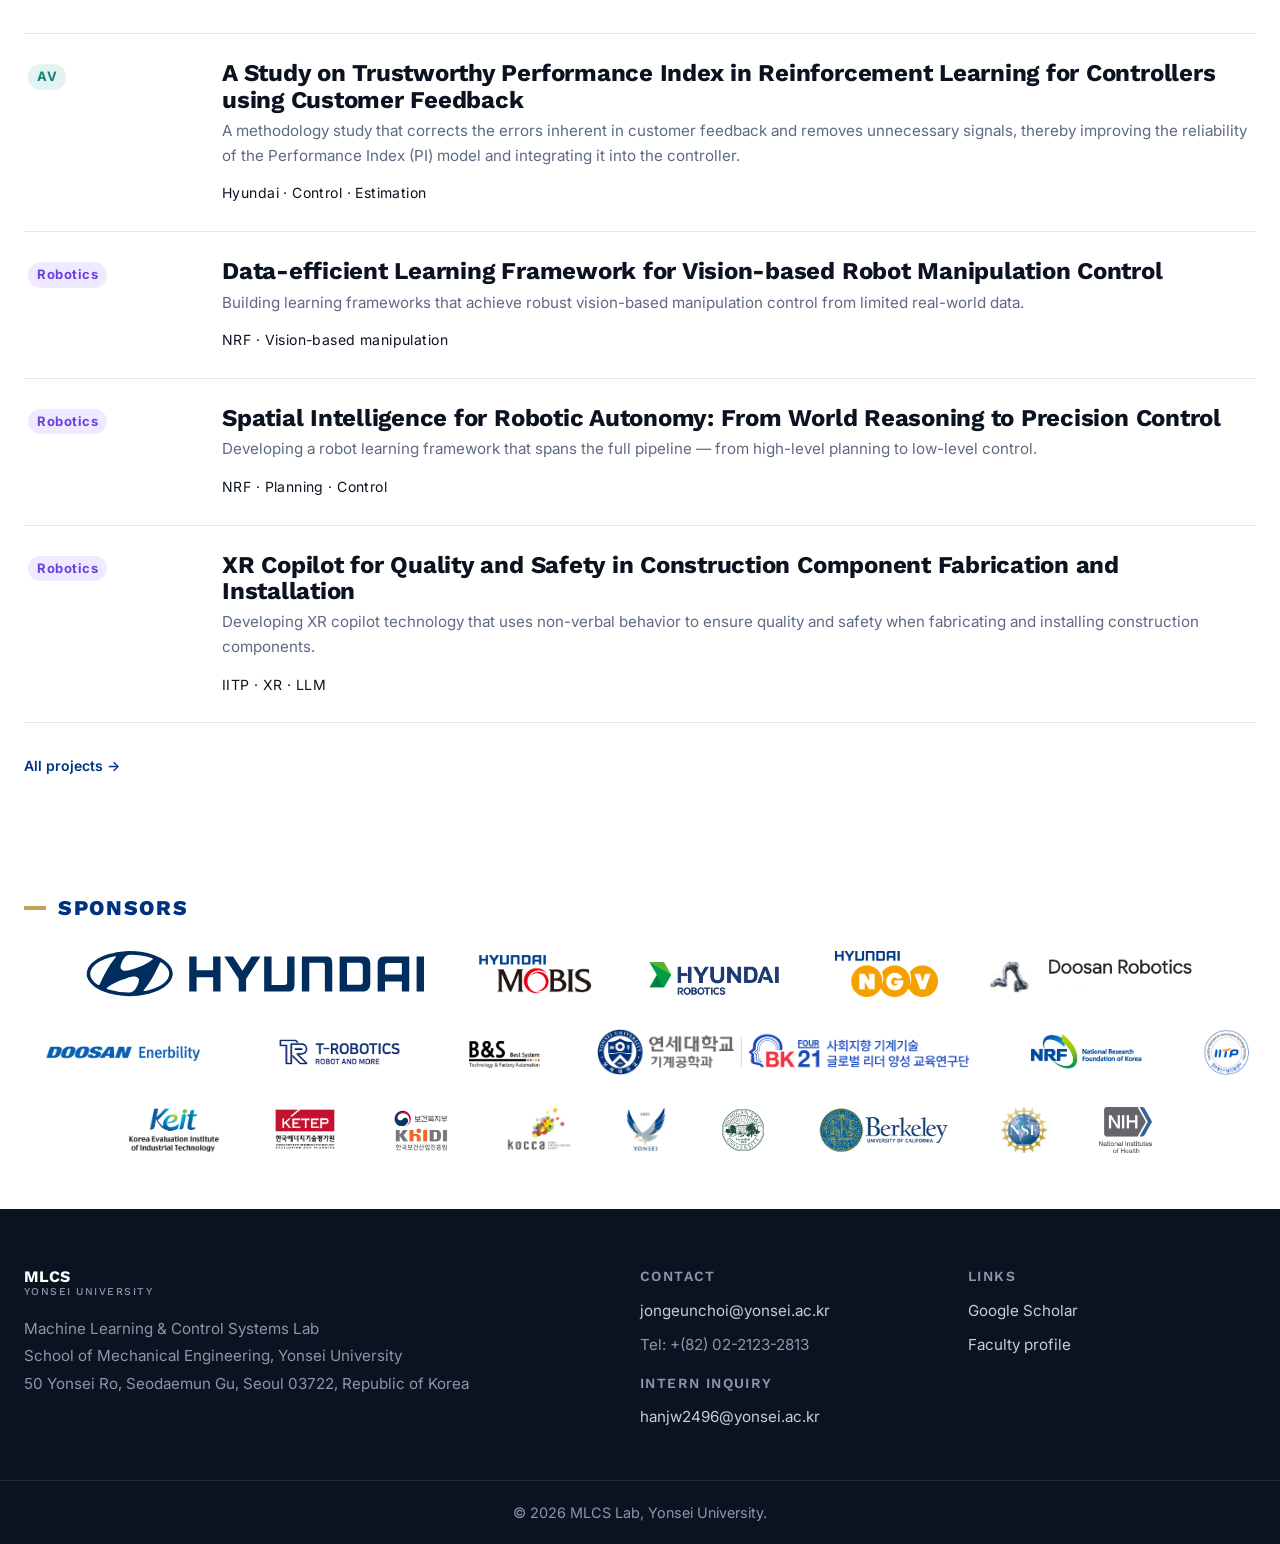
==== commit 187288f0: "feat: streamline headings, add alumni roster & sponsors - Remove redundant section subtitles (home s" ====
--- a/index.html
+++ b/index.html
@@ -19,7 +19,6 @@
     <div class="banner__inner">
       <h1>Machine Learning &amp; Control Systems Lab</h1>
       <p class="banner__sub">Yonsei University · Mechanical Engineering</p>
-      <p class="banner__desc">We study autonomous vehicles and robotics, blending control theory and machine learning — and we're looking for curious students to build it with us.</p>
     </div>
   </section>
 
@@ -42,7 +41,6 @@
 
           <aside class="news">
             <p class="label">Lab News</p>
-            <h2>Latest</h2>
             <!-- Filled by /js/main.js from the NEWS data in /js/news.js (latest 4) -->
             <div id="news-latest"></div>
             <a class="news__more" href="/news/">All news &rarr;</a>
@@ -54,7 +52,7 @@
     <!-- VISION -->
     <section class="band">
       <div class="band__inner">
-        <div class="band__head"><p class="label">Vision</p><h2 style="margin-top:12px">What we strive for</h2></div>
+        <div class="band__head"><p class="label">Vision</p></div>
         <div class="vision">
           <p>We strive to solve challenging societal problems by exploiting powerful modern computational and mathematical techniques from artificial intelligence, machine learning, systems and control, reinforcement learning, optimization, and Bayesian inference. Our research seeks to bridge advances in artificial intelligence with real-world decision-making and autonomy, enabling intelligent systems that can reason, learn, adapt, and interact effectively in complex and uncertain environments.</p>
           <p>Our recent work focuses on Physical AI and Embodied Intelligence, with particular emphasis on spatial intelligence for autonomous systems. We investigate how high-level world reasoning, long-horizon planning, perception, and precision control can be integrated into a unified framework for intelligent decision-making and action. To this end, we develop data-efficient learning and control algorithms that combine foundation models, vision-language-action (VLA) models, world models, diffusion-based generative models, reinforcement learning, and geometric machine learning.</p>
@@ -67,7 +65,7 @@
     <!-- OUR TEAMS -->
     <section class="band band--alt">
       <div class="band__inner">
-        <div class="band__head"><p class="label">Our Teams</p><h2 style="margin-top:12px">Our research teams</h2></div>
+        <div class="band__head"><p class="label">Our Teams</p></div>
         <div class="teams">
           <a class="team team--rob" href="/research/?team=rob">
             <h3>Robotics</h3>
@@ -86,7 +84,7 @@
     <!-- RESEARCH -->
     <section class="band">
       <div class="band__inner">
-        <div class="band__head"><p class="label">Research</p><h2 style="margin-top:12px">What we work on</h2></div>
+        <div class="band__head"><p class="label">Research</p></div>
         <!-- Filled by /js/research.js -->
         <div class="cards" id="home-research"></div>
         <p class="pubs__more"><a href="/research/">All research &rarr;</a></p>
@@ -96,10 +94,39 @@
     <!-- PROJECTS -->
     <section class="band">
       <div class="band__inner">
-        <div class="band__head"><p class="label">Current projects</p><h2 style="margin-top:12px">What's running now</h2></div>
+        <div class="band__head"><p class="label">Current projects</p></div>
         <!-- Filled by /js/projects.js (ongoing projects) -->
         <div class="projects" id="home-projects"></div>
         <p class="pubs__more"><a href="/projects/">All projects &rarr;</a></p>
+      </div>
+    </section>
+
+    <!-- SPONSORS -->
+    <section class="band">
+      <div class="band__inner">
+        <div class="band__head"><p class="label">Sponsors</p></div>
+        <div class="sponsors">
+          <img src="/images/funds/hyundai-logo-wide-blue.svg" alt="Hyundai Motor Company" />
+          <img src="/images/funds/Hyundai_Mobis.jpg" alt="Hyundai Mobis" />
+          <img src="/images/funds/Hyundai_robotics.png" alt="Hyundai Robotics" />
+          <img src="/images/funds/NGV.png" alt="NGV" />
+          <img src="/images/funds/DoosanRobotics.png" alt="Doosan Robotics" />
+          <img src="/images/funds/DoosanEnerbility.png" alt="Doosan Enerbility" />
+          <img src="/images/funds/Trobotics.png" alt="T-Robotics" />
+          <img src="/images/funds/BS.png" alt="BS" />
+          <img src="/images/funds/MEBK.png" alt="MEBK" />
+          <img src="/images/funds/NRF.png" alt="National Research Foundation of Korea" />
+          <img src="/images/funds/IITP.png" alt="IITP" />
+          <img src="/images/funds/Keit.png" alt="KEIT" />
+          <img src="/images/funds/KETEP.jpg" alt="KETEP" />
+          <img src="/images/funds/KHDI.png" alt="KHDI" />
+          <img src="/images/funds/Kocca.jpg" alt="KOCCA" />
+          <img src="/images/funds/Yonsei.png" alt="Yonsei University" />
+          <img src="/images/funds/MSU.png" alt="Michigan State University" />
+          <img src="/images/funds/UCberkeley.png" alt="UC Berkeley" />
+          <img src="/images/funds/NSF.jpg" alt="National Science Foundation" />
+          <img src="/images/funds/NIH.png" alt="National Institutes of Health" />
+        </div>
       </div>
     </section>
 
--- a/css/style.css
+++ b/css/style.css
@@ -24,7 +24,7 @@
   --fs-md:   1.3rem;   /* small heading */
   --fs-lead: 1.2rem;   /* lead / large body */
   --fs-base: 1.1rem;      /* body */
-  --fs-sm:   1rem;   /* small body, meta */
+  --fs-sm:   0.95rem;   /* small body, meta */
   --fs-xs:   0.9rem;   /* fine print */
   --fs-label: 14px;     /* eyebrows, field labels */
   --fs-micro: 13px;     /* tags */
@@ -51,11 +51,11 @@
 
 /* ---- shared: section eyebrow (uppercase label + gold tick) ---- */
 .eyebrow {
-  font-family: var(--body); font-size: 15px; font-weight: 700;
-  letter-spacing: 0.1em; color: var(--signal); text-transform: uppercase;
-  display: flex; align-items: center; gap: 10px;
-}
-.eyebrow::before { content: ""; width: 18px; height: 3px; background: var(--lane); }
+  font-family: var(--display); font-size: clamp(1.5rem, 4.2vw, 2rem); font-weight: 800;
+  letter-spacing: 0.08em; color: var(--signal); text-transform: uppercase;
+  display: flex; align-items: center; gap: 16px;
+}
+.eyebrow::before { content: ""; width: 32px; height: 5px; background: var(--lane); }
 
 /* ===== NAV ===== */
 .nav {
@@ -68,7 +68,6 @@
   height: 68px; display: flex; align-items: center; justify-content: space-between;
 }
 .brand { display: flex; align-items: center; gap: 12px; }
-.brand__mark { display: grid; place-items: center; color: var(--signal); }
 .brand__text { font-family: var(--display); font-weight: 700; font-size: 16px; color: var(--ink); line-height: 1.05; }
 .brand__text em { display: block; font-style: normal; font-weight: 500; font-size: 10.5px; color: var(--muted); letter-spacing: 0.14em; text-transform: uppercase; }
 .nav__links { display: flex; align-items: center; gap: 26px; }
@@ -124,6 +123,7 @@
 .is-filtered { display: none !important; }
 .page-head h1 { font-size: var(--fs-display); font-weight: 700; margin-top: 14px; }
 .page-head__lead { color: var(--muted); margin-top: 16px; max-width: 640px; font-size: var(--fs-lead); }
+.page-head__lead--wide { max-width: none; }
 .page-head__lead em { font-style: italic; opacity: .75; }
 
 .empty-note { color: var(--muted); font-size: var(--fs-lead); }
@@ -199,6 +199,15 @@
 .person__interest-label { margin-top: 20px; font-size: var(--fs-label); font-weight: 700; letter-spacing: .1em; text-transform: uppercase; color: var(--signal); }
 .person__interest { margin-top: 6px; color: var(--ink-soft); font-size: var(--fs-sm); }
 
+/* ===== Alumni (institution → degree hierarchy, reuses .person rows) ===== */
+.alum-inst:first-child { margin-top: 40px; }
+.alum-inst + .alum-inst { margin-top: 64px; }
+.alum-inst__title { font-family: var(--display); font-size: var(--fs-title); font-weight: 800; color: var(--ink); padding-bottom: 14px; border-bottom: 2px solid var(--line-2); }
+.alum-deg { font-family: var(--display); font-size: 1.15rem; font-weight: 700; letter-spacing: .04em; text-transform: uppercase; color: var(--signal); margin: 32px 0 12px; }
+.alum-deg::before { content: ""; display: inline-block; width: 14px; height: 3px; background: var(--lane); vertical-align: middle; margin-right: 10px; }
+.alum__edu { color: var(--ink-soft); font-size: var(--fs-sm); margin-bottom: 4px; }
+.alum__now { margin-top: 12px; font-size: var(--fs-sm); font-weight: 700; color: var(--signal); }
+
 /* ===== Join ===== */
 .join { display: grid; grid-template-columns: 1fr 1fr 1fr; gap: 18px; align-items: start; }
 .join__col { border: 1px solid var(--line); border-radius: 14px; padding: 28px; background: var(--paper); }
@@ -213,7 +222,6 @@
 /* ===== Footer ===== */
 .footer { background: var(--ink); color: #c4cdde; }
 .footer__inner { max-width: var(--maxw); margin: 0 auto; padding: 60px var(--gut) 40px; display: grid; grid-template-columns: 2fr 1fr 1fr; gap: 40px; }
-.footer .brand__mark { color: var(--lane); }
 .footer .brand__text { color: #fff; }
 .footer .brand__text em { color: #8a96ad; }
 .brand--footer { margin-bottom: 18px; }
@@ -241,9 +249,8 @@
 .banner__inner { max-width: var(--maxw); margin: 0 auto; }
 .banner h1 { color: var(--signal); font-size: clamp(1.9rem, 4.2vw, 2.9rem); font-weight: 700; letter-spacing: -.02em; line-height: 1.08; }
 .banner__sub { color: var(--signal-deep); margin-top: 10px; font-size: var(--fs-lead); font-weight: 600; }
-.banner__desc { color: var(--ink); font-size: var(--fs-lead); line-height: 1.6; max-width: 72ch; margin-top: 16px; }
-.label { font-family: var(--body); font-weight: 700; font-size: 15px; letter-spacing: .1em; text-transform: uppercase; color: var(--signal); display: flex; align-items: center; gap: 10px; }
-.label::before { content: ""; width: 18px; height: 3px; background: var(--lane); }
+.label { font-family: var(--display); font-weight: 800; font-size: 21px; letter-spacing: .08em; text-transform: uppercase; color: var(--signal); display: flex; align-items: center; gap: 12px; }
+.label::before { content: ""; width: 22px; height: 4px; background: var(--lane); }
 .rule { border: 0; border-top: 1px solid var(--line); margin: 56px 0; }
 
 /* lead */
@@ -263,7 +270,7 @@
 .slide__venue { font-weight: 400; }
 .slide h2 a { color: inherit; text-decoration: none; }
 .slide h2 a:hover { color: var(--signal); text-decoration: underline; }
-.slide p { font-size: var(--fs-lead); color: var(--ink-soft); max-width: 58ch; margin-bottom: 20px; text-indent: 1.0em; }
+.slide p { font-size: var(--fs-sm); color: var(--ink-soft); margin-bottom: 20px; text-indent: 1.0em; }
 .slide p em { font-style: italic; opacity: .7; }
 .carousel__arrow {
   position: absolute; top: 30%; transform: translateY(-50%);
@@ -282,7 +289,6 @@
 .carousel__dot.is-active { background: var(--signal); transform: scale(1.3); }
 @media (max-width: 860px) { .carousel__arrow { opacity: 1; } }
 .news { border-left: 1px solid var(--line); padding-left: 28px; }
-.news h2 { margin: 14px 0 8px; }
 .news-item { display: block; padding: 16px 0; border-top: 1px solid var(--line); }
 .news-item:first-of-type { border-top: 0; }
 .news-item time { display: block; font-size: var(--fs-label); color: var(--muted); margin-bottom: 5px; letter-spacing: .02em; }
@@ -361,6 +367,7 @@
 .prow__media { aspect-ratio: 4/3; border-radius: 10px; background: linear-gradient(135deg,#dfe5ee,#eef2f7); border: 1px solid var(--line); display: grid; place-items: center; color: var(--muted); font-size: var(--fs-label); }
 .prow__media::after { content: attr(data-label); }
 img.prow__media { width: 100%; object-fit: cover; }
+img.prow__media--logo { object-fit: contain; background: #fff; padding: 24px; }
 .prow__tags { display: flex; gap: 6px; margin-bottom: 10px; }
 .prow h3 { font-size: var(--fs-lg); font-weight: 700; margin-bottom: 6px; }
 .prow__body > p { color: var(--muted); font-size: var(--fs-sm); }
@@ -402,12 +409,17 @@
 .platforms { display: grid; grid-template-columns: repeat(3, 1fr); gap: 20px; }
 .platform { border: 1px solid var(--line); border-radius: 14px; overflow: hidden; background: var(--paper); transition: border-color .2s, box-shadow .2s, transform .2s; }
 .platform:hover { border-color: var(--signal); box-shadow: 0 10px 30px rgba(12,19,32,.06); transform: translateY(-3px); }
-.platform__img { width: 100%; aspect-ratio: 4/3; object-fit: cover; display: block; background: var(--paper-2); border-bottom: 1px solid var(--line); }
+.platform__img { width: 100%; aspect-ratio: 4/3; object-fit: contain; padding: 18px; display: block; background: var(--paper-2); border-bottom: 1px solid var(--line); }
 .platform__body { padding: 20px 22px; }
 .platform h3 { font-size: var(--fs-md); font-weight: 700; margin-bottom: 6px; }
 .platform p { color: var(--muted); font-size: var(--fs-sm); }
 @media (max-width: 820px) { .platforms { grid-template-columns: 1fr 1fr; } }
 @media (max-width: 520px) { .platforms { grid-template-columns: 1fr; } }
+
+/* ===== Sponsors (logo wall) ===== */
+.sponsors { display: flex; flex-wrap: wrap; align-items: center; justify-content: center; gap: 32px 52px; }
+.sponsors img { height: 46px; width: auto; object-fit: contain; }
+@media (max-width: 520px) { .sponsors { gap: 26px 36px; } .sponsors img { height: 38px; } }
 
 /* faculty profile */
 .faculty { display: grid; grid-template-columns: 1.15fr 1fr; gap: 40px; align-items: start; }
